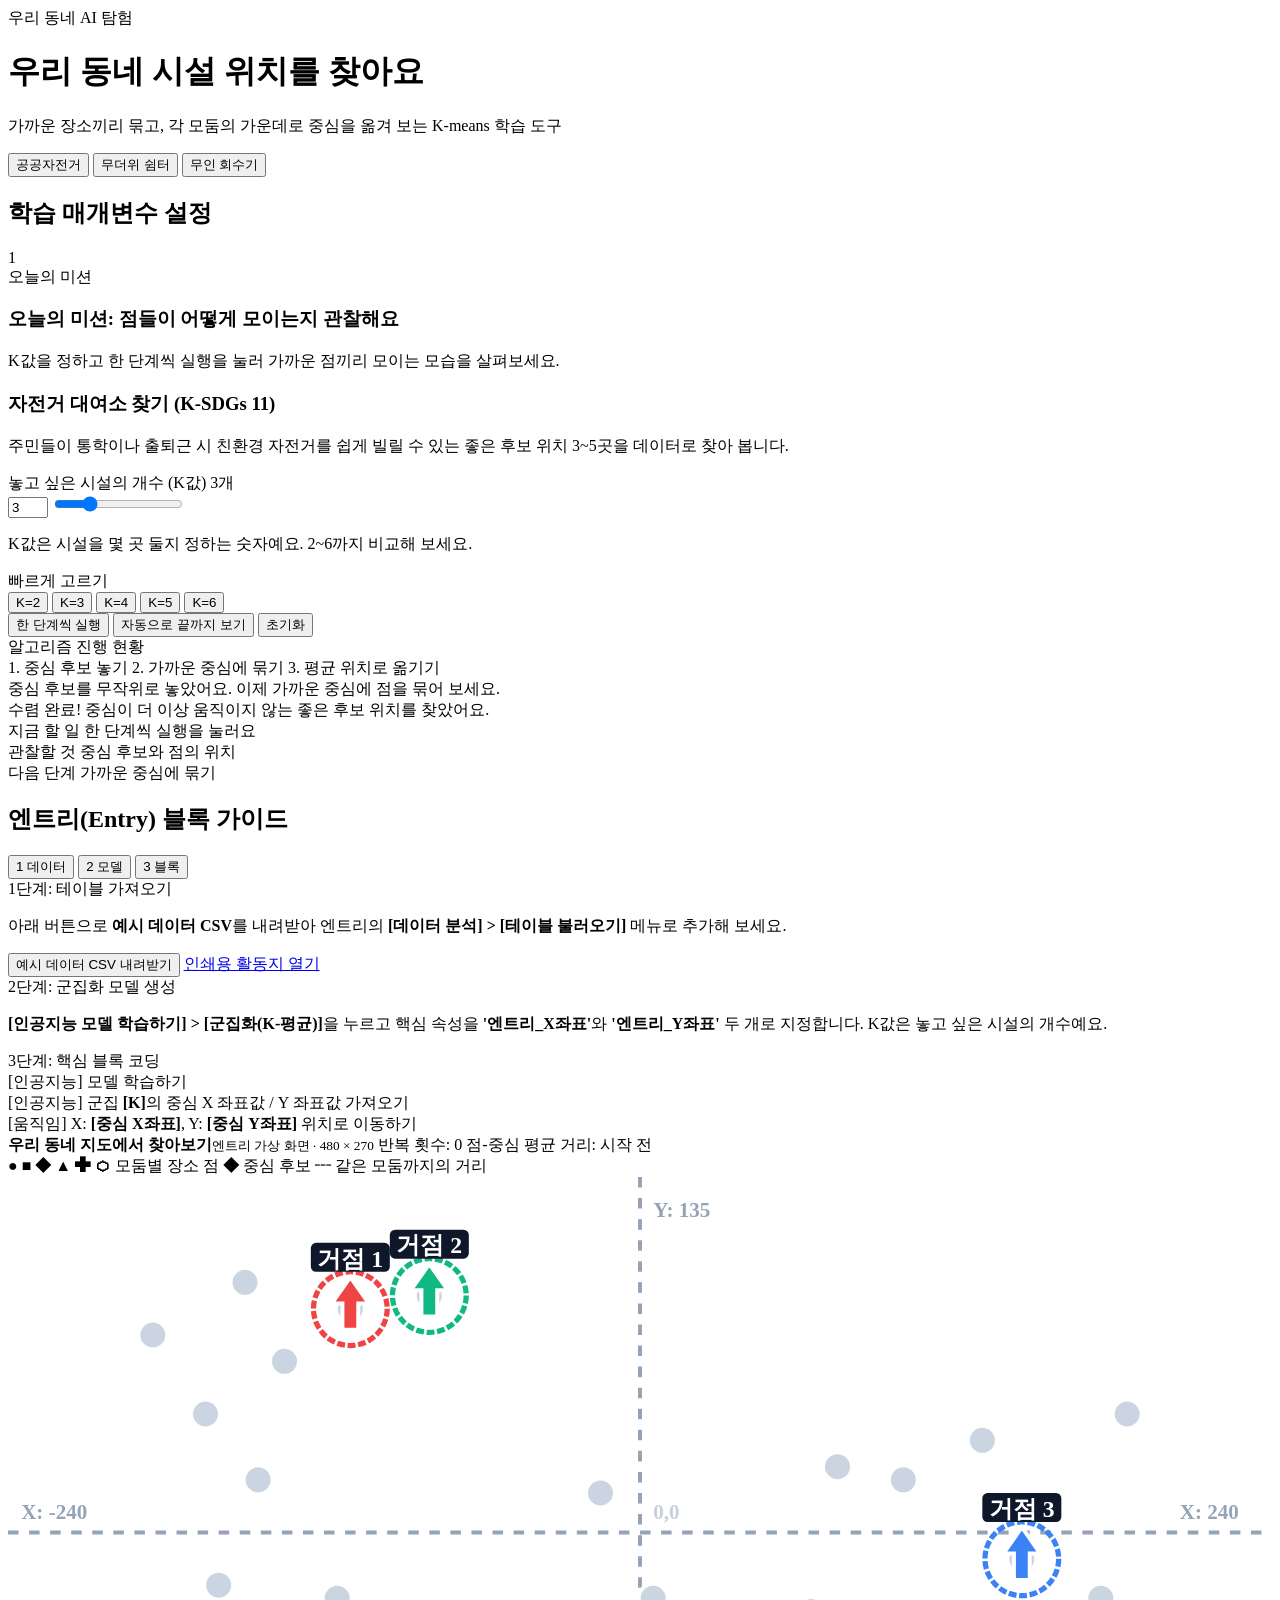
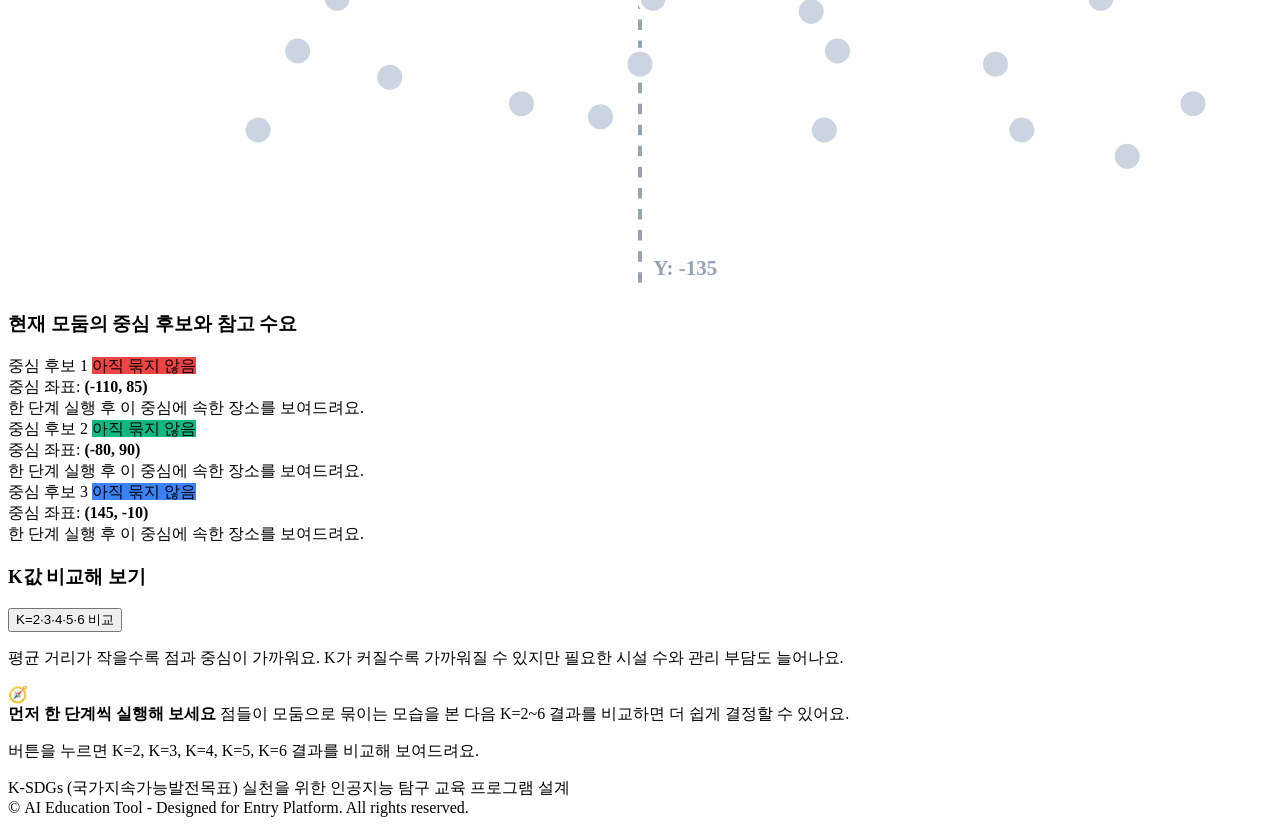
==== index.html @ 665199fe "Redesign elementary K-means learning interface" ====
<!DOCTYPE html>
<html lang="ko">
<head>
    <meta charset="UTF-8">
    <meta name="viewport" content="width=device-width, initial-scale=1.0">
    <title>K-Means 우리 동네 좋은 시설 위치 찾기 (엔트리 연계)</title>
    <!-- Local visual assets keep the lesson usable when network access is blocked. -->
    <link rel="stylesheet" href="assets/kmeans-simulator.css">
    <script src="assets/kmeans-icons.js" defer></script>
    <style>
        .grid-line {
            stroke: #e2e8f0;
            stroke-width: 1;
        }
        .axis-line {
            stroke: #94a3b8;
            stroke-width: 1.5;
            stroke-dasharray: 4;
        }
        .transition-all-custom {
            transition: all 0.6s cubic-bezier(0.4, 0, 0.2, 1);
        }
        button:focus-visible,
        input:focus-visible,
        [tabindex]:focus-visible {
            outline: 3px solid #f59e0b;
            outline-offset: 2px;
        }
    </style>
</head>
<body class="site-shell bg-slate-50 min-h-screen text-slate-800">

    <!-- Header -->
    <header class="site-header bg-white border-b border-slate-200 py-4 px-6 sticky top-0 z-10 shadow-sm">
        <div class="max-w-7xl mx-auto flex flex-col md:flex-row justify-between items-center gap-4">
            <div class="flex items-center gap-3">
                <div class="brand-mark bg-indigo-600 p-2 rounded-lg text-white" aria-hidden="true">
                    <i data-lucide="map-pin" class="w-6 h-6"></i>
                </div>
                <div>
                    <span class="eyebrow">우리 동네 AI 탐험</span>
                    <h1 class="text-xl font-bold text-slate-900">우리 동네 시설 위치를 찾아요</h1>
                    <p class="text-xs text-slate-500">가까운 장소끼리 묶고, 각 모둠의 가운데로 중심을 옮겨 보는 K-means 학습 도구</p>
                </div>
            </div>
            <!-- Theme Selector -->
            <div class="theme-selector flex bg-slate-100 p-1 rounded-xl border border-slate-200" role="group" aria-label="탐험 주제 선택">
                <button onclick="changeTheme('bike')" id="btn-theme-bike" aria-pressed="true" class="px-3 py-1.5 rounded-lg text-xs font-semibold flex items-center gap-1.5 transition-all bg-white text-indigo-700 shadow-sm">
                    <i data-lucide="bike" class="w-4 h-4"></i>공공자전거
                </button>
                <button onclick="changeTheme('shelter')" id="btn-theme-shelter" aria-pressed="false" class="px-3 py-1.5 rounded-lg text-xs font-semibold flex items-center gap-1.5 transition-all text-slate-600 hover:text-slate-900">
                    <i data-lucide="sun" class="w-4 h-4"></i>무더위 쉼터
                </button>
                <button onclick="changeTheme('recycle')" id="btn-theme-recycle" aria-pressed="false" class="px-3 py-1.5 rounded-lg text-xs font-semibold flex items-center gap-1.5 transition-all text-slate-600 hover:text-slate-900">
                    <i data-lucide="leaf" class="w-4 h-4"></i>무인 회수기
                </button>
            </div>
        </div>
    </header>

    <main class="page-frame learning-layout max-w-7xl mx-auto p-4 md:p-6 grid grid-cols-1 lg:grid-cols-12 gap-6">
        
        <!-- Left Side: Controls & Entry Guide -->
        <div class="control-panel lg:col-span-4 flex flex-col gap-6">
            
            <!-- Parameters Control Box -->
            <div class="panel-card bg-white rounded-2xl p-5 border border-slate-200 shadow-sm">
                <h2 class="text-base font-bold text-slate-900 mb-4 flex items-center gap-2 border-b pb-2">
                    <i data-lucide="sliders" class="w-4 h-4 text-indigo-600"></i>
                    학습 매개변수 설정
                </h2>

                <div id="learning-mission" class="mission-hero learning-mission" aria-describedby="learning-mission-copy">
                    <span class="learning-mission-badge" aria-hidden="true">1</span>
                    <div>
                        <span class="mission-kicker">오늘의 미션</span>
                        <h3>오늘의 미션: 점들이 어떻게 모이는지 관찰해요</h3>
                        <p id="learning-mission-copy">K값을 정하고 <strong>한 단계씩 실행</strong>을 눌러 가까운 점끼리 모이는 모습을 살펴보세요.</p>
                    </div>
                </div>
                
                <!-- Theme Description Card -->
                <div id="theme-desc" class="p-3 bg-indigo-50 rounded-xl mb-4 border border-indigo-100">
                    <h3 class="text-sm font-bold text-indigo-900 flex items-center gap-1.5">
                        <i data-lucide="bike" class="w-4 h-4"></i> 자전거 대여소 찾기 (K-SDGs 11)
                    </h3>
                    <p class="text-xs text-indigo-700 mt-1 leading-relaxed">
                        주민들이 통학이나 출퇴근 시 친환경 자전거를 쉽게 빌릴 수 있는 좋은 후보 위치 3~5곳을 데이터로 찾아 봅니다.
                    </p>
                </div>

                <!-- K-Value Controller -->
                <div class="k-control mb-5">
                    <label for="input-k" class="block text-xs font-bold text-slate-700 mb-2 flex justify-between">
                        <span>놓고 싶은 시설의 개수 (K값)</span>
                        <span id="k-value-display" class="text-indigo-600 font-extrabold text-sm">3개</span>
                    </label>
                    <div class="flex items-center gap-3">
                        <input type="number" id="input-k" min="2" max="6" value="3" aria-label="놓고 싶은 시설의 개수" onchange="updateK(this.value)" class="w-16 px-2 py-1.5 text-center font-bold text-slate-800 bg-slate-50 border border-slate-300 rounded-lg focus:outline-none focus:ring-2 focus:ring-indigo-500">
                        <input type="range" id="slider-k" min="2" max="6" value="3" aria-label="K값 슬라이더" aria-valuemin="2" aria-valuemax="6" aria-valuenow="3" oninput="updateK(this.value)" class="flex-1 accent-indigo-600 h-2 bg-slate-200 rounded-lg appearance-none cursor-pointer">
                    </div>
                    <p class="text-xs text-slate-500 mt-1.5">K값은 시설을 몇 곳 둘지 정하는 숫자예요. 2~6까지 비교해 보세요.</p>
                    <div class="k-choice-row" role="group" aria-label="K값 빠른 선택">
                        <span class="k-choice-label">빠르게 고르기</span>
                        <div class="k-choice-list">
                            <button type="button" class="k-choice" data-k-choice-control="2" onclick="updateK(2)">K=2</button>
                            <button type="button" class="k-choice" data-k-choice-control="3" onclick="updateK(3)">K=3</button>
                            <button type="button" class="k-choice" data-k-choice-control="4" onclick="updateK(4)">K=4</button>
                            <button type="button" class="k-choice" data-k-choice-control="5" onclick="updateK(5)">K=5</button>
                            <button type="button" class="k-choice" data-k-choice-control="6" onclick="updateK(6)">K=6</button>
                        </div>
                    </div>
                </div>

                <!-- Simulation Buttons -->
                <div class="grid grid-cols-2 gap-2">
                    <button onclick="stepSimulation()" class="primary-action col-span-2 py-2.5 px-4 bg-indigo-600 hover:bg-indigo-700 text-white rounded-xl text-sm font-bold transition flex items-center justify-center gap-1.5 shadow-md">
                        <i data-lucide="skip-forward" class="w-4 h-4"></i> 한 단계씩 실행
                    </button>
                    <button onclick="startSimulation()" class="py-2 px-3 bg-slate-100 hover:bg-slate-200 text-slate-700 rounded-xl text-xs font-bold transition flex items-center justify-center gap-1.5 border border-slate-200">
                        <i data-lucide="play" class="w-3.5 h-3.5"></i> 자동으로 끝까지 보기
                    </button>
                    <button onclick="resetSimulation()" class="py-2 px-3 bg-slate-100 hover:bg-slate-200 text-slate-700 rounded-xl text-xs font-bold transition flex items-center justify-center gap-1.5 border border-slate-200">
                        <i data-lucide="rotate-ccw" class="w-3.5 h-3.5"></i> 초기화
                    </button>
                </div>

                <!-- Status Progress Timeline -->
                <div class="mt-4 pt-3 border-t border-slate-100">
                    <span class="text-xs font-bold text-slate-500 block uppercase mb-2">알고리즘 진행 현황</span>
                    <div class="flex items-center justify-between text-xs gap-1 text-center">
                        <span id="step-1" class="flex-1 py-1 px-1 bg-slate-100 text-slate-500 rounded font-medium transition-all text-xs">1. 중심 후보 놓기</span>
                        <span id="step-2" class="flex-1 py-1 px-1 bg-slate-100 text-slate-500 rounded font-medium transition-all text-xs">2. 가까운 중심에 묶기</span>
                        <span id="step-3" class="flex-1 py-1 px-1 bg-slate-100 text-slate-500 rounded font-medium transition-all text-xs">3. 평균 위치로 옮기기</span>
                    </div>
                    <div id="step-message" class="status-message mt-3 rounded-xl bg-indigo-50 border border-indigo-100 px-3 py-2 text-xs leading-relaxed text-indigo-900" aria-live="polite">
                        먼저 K값을 정하고, [한 단계씩 실행]을 눌러 중심 후보를 확인해 보세요.
                    </div>
                    <div id="simulation-complete" class="hidden mt-2 rounded-xl bg-emerald-50 border border-emerald-200 px-3 py-2 text-xs leading-relaxed text-emerald-900" aria-live="polite" role="status">
                        수렴 완료! 중심이 더 이상 움직이지 않는 좋은 후보 위치를 찾았어요.
                    </div>
                </div>

                <div id="stage-summary" class="stage-summary" aria-live="polite">
                    <div class="stage-summary-card">
                        <span class="stage-summary-label">지금 할 일</span>
                        <span id="stage-summary-action" class="stage-summary-value">중심 후보를 확인해요</span>
                    </div>
                    <div class="stage-summary-card">
                        <span class="stage-summary-label">관찰할 것</span>
                        <span id="stage-summary-observe" class="stage-summary-value">점과 중심의 거리</span>
                    </div>
                    <div class="stage-summary-card">
                        <span class="stage-summary-label">다음 단계</span>
                        <span id="stage-summary-next" class="stage-summary-value">가까운 중심에 묶기</span>
                    </div>
                </div>

                <div id="average-explanation" class="hidden w-full mt-3 rounded-xl border border-amber-200 bg-amber-50 px-4 py-3 text-xs leading-relaxed text-amber-950" aria-live="polite"></div>
            </div>

            <!-- Entry Block Tutorial Sheet -->
            <div class="panel-card entry-guide-card bg-white rounded-2xl p-5 border border-slate-200 shadow-sm flex-1">
                <h2 class="text-base font-bold text-slate-900 mb-3 flex items-center gap-2 border-b pb-2">
                    <i data-lucide="code-2" class="w-4 h-4 text-indigo-600"></i>
                    엔트리(Entry) 블록 가이드
                </h2>
                
                <div class="flex gap-1 mb-3" role="tablist" aria-label="엔트리 가이드 단계">
                    <button type="button" class="guide-tab rounded-lg border border-rose-200 bg-rose-50 px-2 py-1 text-[10px] font-bold text-rose-700" data-guide-toggle="1" aria-expanded="true" aria-controls="guide-step-1" onclick="toggleGuideSection(this)">1 데이터</button>
                    <button type="button" class="guide-tab rounded-lg border border-amber-200 bg-amber-50 px-2 py-1 text-[10px] font-bold text-amber-700" data-guide-toggle="2" aria-expanded="false" aria-controls="guide-step-2" onclick="toggleGuideSection(this)">2 모델</button>
                    <button type="button" class="guide-tab rounded-lg border border-blue-200 bg-blue-50 px-2 py-1 text-[10px] font-bold text-blue-700" data-guide-toggle="3" aria-expanded="false" aria-controls="guide-step-3" onclick="toggleGuideSection(this)">3 블록</button>
                </div>
                <div id="guide-sections" class="space-y-3 max-h-[300px] overflow-y-auto pr-1">
                    <div class="p-3 bg-slate-50 border border-slate-200 rounded-xl">
                        <span class="inline-block px-2 py-0.5 bg-rose-100 text-rose-700 text-[10px] font-bold rounded-md mb-1">1단계: 테이블 가져오기</span>
                        <p class="text-xs text-slate-600 leading-normal">
                            아래 버튼으로 <strong>예시 데이터 CSV</strong>를 내려받아 엔트리의 <b>[데이터 분석] &gt; [테이블 불러오기]</b> 메뉴로 추가해 보세요.
                        </p>
                        <button onclick="downloadEntryData()" class="mt-2 w-full py-2 px-3 bg-rose-600 hover:bg-rose-700 text-white rounded-lg text-xs font-bold transition">예시 데이터 CSV 내려받기</button>
                        <a href="K-평균-수업-활동지.html" target="_blank" class="mt-2 block w-full py-2 px-3 bg-white hover:bg-rose-50 text-rose-700 border border-rose-200 rounded-lg text-xs font-bold text-center transition">인쇄용 활동지 열기</a>
                    </div>

                    <div class="p-3 bg-slate-50 border border-slate-200 rounded-xl">
                        <span class="inline-block px-2 py-0.5 bg-amber-100 text-amber-700 text-[10px] font-bold rounded-md mb-1">2단계: 군집화 모델 생성</span>
                        <p class="text-xs text-slate-600 leading-normal">
                            <b>[인공지능 모델 학습하기] &gt; [군집화(K-평균)]</b>을 누르고 핵심 속성을 <b>'엔트리_X좌표'</b>와 <b>'엔트리_Y좌표'</b> 두 개로 지정합니다. K값은 놓고 싶은 시설의 개수예요.
                        </p>
                    </div>

                    <div class="p-3 bg-slate-50 border border-slate-200 rounded-xl">
                        <span class="inline-block px-2 py-0.5 bg-blue-100 text-blue-700 text-[10px] font-bold rounded-md mb-1">3단계: 핵심 블록 코딩</span>
                        <div class="mt-1.5 space-y-1">
                            <div class="text-[10px] bg-blue-50 border border-blue-200 p-1.5 rounded font-mono text-slate-700">
                                [인공지능] 모델 학습하기
                            </div>
                            <div class="text-[10px] bg-blue-50 border border-blue-200 p-1.5 rounded font-mono text-slate-700">
                                [인공지능] 군집 <b>[K]</b>의 중심 X 좌표값 / Y 좌표값 가져오기
                            </div>
                            <div class="text-[10px] bg-purple-50 border border-purple-200 p-1.5 rounded font-mono text-slate-700">
                                [움직임] X: <b>[중심 X좌표]</b>, Y: <b>[중심 Y좌표]</b> 위치로 이동하기
                            </div>
                        </div>
                    </div>
                </div>
            </div>

        </div>

        <!-- Right Side: Interactive Entry Stage Visualizer -->
        <div class="visual-panel lg:col-span-8 flex flex-col gap-4">
            
            <!-- The Entry Stage Canvas -->
            <div class="panel-card map-card bg-white rounded-2xl p-4 border border-slate-200 shadow-sm flex flex-col items-center">
                <div class="w-full flex flex-wrap justify-between items-center gap-2 mb-2 px-1 text-xs">
                    <span class="font-bold text-slate-600 flex items-center gap-1">
                        <i data-lucide="eye" class="w-4 h-4 text-emerald-500"></i>
                        <span><strong>우리 동네 지도에서 찾아보기</strong><small>엔트리 가상 화면 · 480 × 270</small></span>
                    </span>
                    <span id="it-count" class="text-slate-500 text-xs" aria-live="polite">반복 횟수: 0</span>
                    <span id="distance-stat" class="text-slate-500 text-xs" aria-live="polite">점-중심 평균 거리: 시작 전</span>
                </div>
                <div class="w-full flex flex-wrap gap-x-3 gap-y-1 mb-2 px-1 text-xs text-slate-600" aria-label="화면 범례">
                    <span><b class="text-slate-700">● ■ ◆ ▲ ✚ ⬡</b> 모둠별 장소 점</span>
                    <span><b class="text-indigo-600">◆</b> 중심 후보</span>
                    <span><b class="text-slate-700">┄</b> 같은 모둠까지의 거리</span>
                </div>

                <!-- Simulation Canvas (Coordinate Area) -->
                <div class="exploration-canvas relative w-full overflow-hidden bg-slate-900 border border-slate-800 rounded-xl shadow-inner aspect-[16/9]">
                    
                    <!-- Simulated Map Overlay Concept (Abstract Stylized Vector Grid) -->
                    <div class="absolute inset-0 opacity-20 pointer-events-none select-none">
                        <!-- Simulated street blocks -->
                        <div class="absolute top-4 left-6 w-32 h-16 border border-white/50 rounded bg-white/5"></div>
                        <div class="absolute top-28 left-4 w-24 h-24 border border-white/50 rounded bg-white/5"></div>
                        <div class="absolute bottom-6 left-12 w-48 h-12 border border-white/50 rounded bg-white/5"></div>
                        <div class="absolute top-8 right-16 w-36 h-28 border border-white/50 rounded bg-white/5"></div>
                        <div class="absolute bottom-8 right-20 w-44 h-16 border border-white/50 rounded bg-white/5"></div>
                    </div>

                    <!-- SVG Renderer for Axis and Points -->
                    <svg id="entry-svg" viewBox="0 0 480 270" class="w-full h-full" role="img" aria-labelledby="entry-svg-title entry-svg-desc">
                        <title id="entry-svg-title">장소 점과 시설 중심 후보를 보여 주는 좌표 화면</title>
                        <desc id="entry-svg-desc">회색 또는 색깔 점은 장소이고, 핀 모양 표시는 각 모둠의 중심 후보입니다. 선은 장소와 중심 사이를 연결합니다.</desc>
                        <!-- Coordinate Grids -->
                        <line x1="240" y1="0" x2="240" y2="270" class="axis-line" />
                        <line x1="0" y1="135" x2="480" y2="135" class="axis-line" />
                        
                        <!-- Grid labels -->
                        <text x="245" y="15" fill="#94a3b8" font-size="8" font-weight="bold">Y: 135</text>
                        <text x="245" y="265" fill="#94a3b8" font-size="8" font-weight="bold">Y: -135</text>
                        <text x="5" y="130" fill="#94a3b8" font-size="8" font-weight="bold">X: -240</text>
                        <text x="445" y="130" fill="#94a3b8" font-size="8" font-weight="bold">X: 240</text>
                        <text x="245" y="130" fill="#94a3b8" font-size="8" font-weight="bold" opacity="0.5">0,0</text>

                        <!-- Dynamic elements will be injected here via JS -->
                        <g id="line-group"></g>
                        <g id="data-points-group"></g>
                        <g id="centroids-group"></g>
                    </svg>
                    
                    <!-- Tooltip Box inside canvas -->
                    <div id="tooltip" class="absolute hidden bg-slate-950/95 border border-slate-700/50 p-2.5 rounded-lg text-[10px] text-white shadow-xl pointer-events-none"></div>
                </div>
            </div>

            <!-- Live Clusters Statistics -->
            <div class="panel-card result-card bg-white rounded-2xl p-5 border border-slate-200 shadow-sm">
                <h3 class="text-sm font-bold text-slate-900 mb-3 flex items-center gap-1.5">
                    <i data-lucide="bar-chart-3" class="w-4 h-4 text-indigo-600"></i>
                    현재 모둠의 중심 후보와 참고 수요
                </h3>
                <div class="grid grid-cols-1 sm:grid-cols-3 lg:grid-cols-4 gap-3" id="centroids-stats">
                    <!-- Dynamic rendering of selected cluster centers -->
                    <div class="text-center p-3 border border-slate-100 rounded-xl bg-slate-50">
                        <p class="text-xs text-slate-400">아직 점을 모둠으로 묶지 않았어요.</p>
                    </div>
                </div>
            </div>

            <!-- K comparison panel -->
            <div id="comparison-panel" class="panel-card comparison-card bg-white rounded-2xl p-5 border border-slate-200 shadow-sm">
                <div class="flex flex-wrap items-center justify-between gap-2 mb-2">
                    <h3 class="text-sm font-bold text-slate-900 flex items-center gap-1.5">
                        <i data-lucide="scale" class="w-4 h-4 text-indigo-600"></i>
                        K값 비교해 보기
                    </h3>
                    <button onclick="runKComparison()" class="py-2 px-3 bg-indigo-50 hover:bg-indigo-100 text-indigo-700 rounded-lg text-xs font-bold border border-indigo-100 transition">K=2·3·4·5·6 비교</button>
                </div>
                <p class="text-xs text-slate-600 leading-relaxed">
                    평균 거리가 작을수록 점과 중심이 가까워요. K가 커질수록 가까워질 수 있지만 필요한 시설 수와 관리 부담도 늘어나요.
                </p>
                <div id="comparison-empty-state" class="comparison-empty-state mt-3" aria-live="polite">
                    <span class="empty-state-icon" aria-hidden="true">🧭</span>
                    <div>
                        <strong>먼저 한 단계씩 실행해 보세요</strong>
                        <span>점들이 모둠으로 묶이는 모습을 본 다음 K=2~6 결과를 비교하면 더 쉽게 결정할 수 있어요.</span>
                    </div>
                </div>
                <div id="comparison-results" class="mt-3" aria-live="polite">
                    <p class="text-xs text-slate-400 text-center py-3">버튼을 누르면 K=2, K=3, K=4, K=5, K=6 결과를 비교해 보여드려요.</p>
                </div>
            </div>

        </div>

    </main>

    <!-- Footer -->
    <footer class="site-footer bg-white border-t border-slate-200 py-6 mt-12">
        <div class="max-w-7xl mx-auto px-6 text-center text-xs text-slate-400 leading-loose">
            K-SDGs (국가지속가능발전목표) 실천을 위한 인공지능 탐구 교육 프로그램 설계<br>
            © AI Education Tool - Designed for Entry Platform. All rights reserved.
        </div>
    </footer>

    <script>
        // Set coordinate transform helper from Entry coordinate system to Canvas system
        // Entry: (-240 ~ 240) -> SVG: (0 ~ 480)
        // Entry: (-135 ~ 135) -> SVG: (270 ~ 0) (Note: Y axis in entry is up-positive, SVG is down-positive)
        function toSvgX(entryX) {
            return entryX + 240;
        }
        function toSvgY(entryY) {
            return 135 - entryY;
        }

        // Color theme mapping
        const colors = [
            '#ef4444', // Red
            '#10b981', // Emerald
            '#3b82f6', // Blue
            '#f59e0b', // Amber
            '#8b5cf6', // Violet
            '#ec4899'  // Pink
        ];

        // Core 30 points representing the map features
        const mapData = [
            // Cluster 1 (Top-Left)
            { id: 1, name: "더바른한의원 앞 사거리", x: -150, y: 95, value: 120, label: "대여수요" },
            { id: 2, name: "한돈보쌈 건너편 인도", x: -185, y: 75, value: 95, label: "대여수요" },
            { id: 3, name: "정암하이츠빌 A동 정문", x: -110, y: 85, value: 45, label: "대여수요" },
            { id: 4, name: "새말로8길 골목 교차점", x: -165, y: 45, value: 50, label: "대여수요" },
            { id: 5, name: "새말로 버스정류장 주변", x: -135, y: 65, value: 110, label: "대여수요" },
            { id: 6, name: "대흥아트빌 앞 공터", x: -80, y: 90, value: 35, label: "대여수요" },
            { id: 7, name: "새말로8길 상가 진입로", x: -145, y: 20, value: 80, label: "대여수요" },
            
            // Cluster 2 (Bottom-Left)
            { id: 8, name: "동심아트빌 정문 옆", x: -160, y: -20, value: 60, label: "대여수요" },
            { id: 9, name: "보성팰리스 16차 주차장", x: -130, y: -45, value: 75, label: "대여수요" },
            { id: 10, name: "보성팰리스 18차 정류장", x: -145, y: -75, value: 85, label: "대여수요" },
            { id: 11, name: "영림아트빌 A동 관리소 앞", x: -95, y: -55, value: 140, label: "대여수요" },
            { id: 12, name: "구로중앙로3가길 빌라촌 1", x: -115, y: -25, value: 40, label: "대여수요" },
            { id: 13, name: "나레스톤빌 앞 골목길", x: -45, y: -65, value: 50, label: "대여수요" },
            { id: 14, name: "멘토 학원가 앞 통학로", x: -15, y: -70, value: 165, label: "대여수요" },
            
            // Cluster 3 (Center-Bottom)
            { id: 15, name: "흥원식품 앞 사거리 (중심)", x: 5, y: -25, value: 210, label: "대여수요" },
            { id: 16, name: "현대카우스빌 앞 인도", x: 0, y: -50, value: 115, label: "대여수요" },
            { id: 17, name: "동양합기도 앞 교차로", x: 65, y: -30, value: 130, label: "대여수요" },
            { id: 18, name: "태영빌딩 앞 횡단보도", x: 75, y: -45, value: 145, label: "대여수요" },
            { id: 19, name: "홍운중국식품 앞 삼거리", x: 70, y: -75, value: 95, label: "대여수요" },
            { id: 20, name: "구로중앙로3가나길 상가 앞", x: -15, y: 15, value: 70, label: "대여수요" },
            
            // Cluster 4 (Right / Top-Right)
            { id: 21, name: "강물어린이집 정문 앞", x: 75, y: 25, value: 105, label: "대여수요" },
            { id: 22, name: "해피하우스 앞 골목길", x: 100, y: 20, value: 85, label: "대여수요" },
            { id: 23, name: "골드빌 아파트 정문", x: 130, y: 35, value: 65, label: "대여수요" },
            { id: 24, name: "구로반석교회 진입로", x: 185, y: 45, value: 40, label: "대여수요" },
            { id: 25, name: "한솔유통 앞 교차로", x: 145, y: -10, value: 110, label: "대여수요" },
            { id: 26, name: "정다운식당 앞 도로", x: 175, y: -25, value: 75, label: "대여수요" },
            { id: 27, name: "수정식당 부근 골목길", x: 135, y: -50, value: 50, label: "대여수요" },
            { id: 28, name: "어반하우스 앞 횡단보도", x: 145, y: -75, value: 125, label: "대여수요" },
            { id: 29, name: "푸른나래빌 정문 옆", x: 185, y: -85, value: 55, label: "대여수요" },
            { id: 30, name: "오코르지일 GR2 부근", x: 210, y: -65, value: 40, label: "대여수요" }
        ];

        function clampCoordinate(value, min, max) {
            return Math.max(min, Math.min(max, Math.round(value)));
        }

        // Each learning theme uses a different classroom example distribution.
        const themeData = {
            bike: mapData,
            shelter: mapData.map(p => ({
                ...p,
                x: clampCoordinate(p.x * 0.78 + 28, -220, 220),
                y: clampCoordinate(p.y * 0.92 - 18, -120, 120)
            })),
            recycle: mapData.map(p => ({
                ...p,
                x: clampCoordinate(p.x * 0.90 - 22, -220, 220),
                y: clampCoordinate(p.y * 0.64 + 24, -120, 120)
            }))
        };

        // Setup theme detail data
        const themeDetails = {
            bike: {
                title: "자전거 대여소 찾기 (K-SDGs 11)",
                desc: "주민들이 통학이나 출퇴근 시 친환경 자전거를 쉽게 빌릴 수 있는 좋은 후보 위치 3~5곳을 데이터로 찾아 봅니다.",
                label: "예상 대여건수",
                unit: "건",
                icon: "bike"
            },
            shelter: {
                title: "무더위 쉼터 설치 위치 찾기 (K-SDGs 3 / 13)",
                desc: "폭염 시 어린이, 노약자 및 길을 걷던 보행자들이 쉬어갈 수 있는 교차로 중심 쉼터/그늘막 명당을 선정합니다.",
                label: "일일 유동인구",
                unit: "명",
                icon: "sun"
            },
            recycle: {
                title: "투명 페트병 무인 회수기 설치 (K-SDGs 12)",
                desc: "주거 단지와 상가 근처에서 쓰레기가 많이 발생하는 핵심 위치를 거점으로 묶어 주민 이동 거리를 최소화하는 자원 거점을 찾습니다.",
                label: "페트병 배출량",
                unit: "개",
                icon: "leaf"
            }
        };

        let currentTheme = 'bike';
        let kValue = 3;
        let centroids = [];
        let iteration = 0;
        let points = JSON.parse(JSON.stringify(themeData.bike)); // clone array
        let animationInterval = null;
        let currentStep = 0; // 0: initial centers, 1: assigned, 2: moved
        let isConverged = false;
        let selectedKChoice = null;
        const clusterShapes = ['circle', 'square', 'diamond', 'triangle', 'cross', 'hexagon'];

        // Initialize App
        function init() {
            if (window.lucide && typeof lucide.createIcons === 'function') {
                lucide.createIcons();
            }
            initializeGuideSections();
            updateK(3);
            resetSimulation();
        }

        function changeTheme(themeKey) {
            currentTheme = themeKey;
            
            // UI Button styling update
            ['bike', 'shelter', 'recycle'].forEach(k => {
                const btn = document.getElementById(`btn-theme-${k}`);
                btn.setAttribute('aria-pressed', k === themeKey ? 'true' : 'false');
                if (k === themeKey) {
                    btn.className = "theme-choice px-3 py-1.5 rounded-lg text-xs font-semibold flex items-center gap-1.5 transition-all bg-white text-indigo-700 shadow-sm";
                } else {
                    btn.className = "theme-choice px-3 py-1.5 rounded-lg text-xs font-semibold flex items-center gap-1.5 transition-all text-slate-600 hover:text-slate-900";
                }
            });

            // Update Theme info box
            const details = themeDetails[themeKey];
            const themeDesc = document.getElementById('theme-desc');
            
            let iconMarkup = `<i data-lucide="${details.icon}" class="w-4 h-4"></i>`;
            themeDesc.innerHTML = `
                <h3 class="text-sm font-bold text-indigo-900 flex items-center gap-1.5">
                    ${iconMarkup} ${details.title}
                </h3>
                <p class="text-xs text-indigo-700 mt-1 leading-relaxed">
                    ${details.desc}
                </p>
            `;
            if (window.lucide && typeof lucide.createIcons === 'function') {
                lucide.createIcons();
            }

            // Transform data point value scales based on theme
            points = JSON.parse(JSON.stringify(themeData[themeKey])).map(p => {
                if (themeKey === 'bike') {
                    p.label = "예상 대여건수";
                    p.value = p.value; // Keep original
                } else if (themeKey === 'shelter') {
                    p.label = "일일 유동인구";
                    p.value = Math.round(p.value * 4.2); // scale up for realistic population
                } else {
                    p.label = "페트병 배출량";
                    p.value = Math.round(p.value * 1.8);
                }
                return p;
            });

            resetSimulation();
        }

        function updateK(val) {
            val = Math.max(2, Math.min(6, parseInt(val) || 3));
            kValue = val;
            document.getElementById('input-k').value = val;
            document.getElementById('slider-k').value = val;
            document.getElementById('slider-k').setAttribute('aria-valuenow', val);
            document.getElementById('slider-k').setAttribute('aria-valuetext', `${val}개 시설`);
            document.getElementById('k-value-display').innerText = `${val}개`;
            document.querySelectorAll('[data-k-choice-control]').forEach(button => {
                const selected = Number(button.dataset.kChoiceControl) === val;
                button.classList.toggle('is-selected', selected);
                button.setAttribute('aria-pressed', selected ? 'true' : 'false');
            });
            resetSimulation();
        }

        function setStepMessage(message) {
            document.getElementById('step-message').innerText = message;
        }

        function setCompletionState(isComplete) {
            document.getElementById('simulation-complete').classList.toggle('hidden', !isComplete);
        }

        function updateLearningGuidance() {
            const action = document.getElementById('stage-summary-action');
            const observe = document.getElementById('stage-summary-observe');
            const next = document.getElementById('stage-summary-next');
            const mission = document.getElementById('learning-mission-copy');
            if (!action || !observe || !next || !mission) return;

            const guidance = isConverged
                ? {
                    action: '좋은 후보 위치를 확인해요',
                    observe: '중심이 더 움직이지 않아요',
                    next: 'K값을 바꾸어 비교하기',
                    mission: '수렴했어요! 이제 K=2~6 결과를 비교하고 우리 동네에 알맞은 K를 골라 보세요.'
                }
                : currentStep === 0
                    ? {
                        action: '한 단계씩 실행을 눌러요',
                        observe: '중심 후보와 점의 위치',
                        next: '가까운 중심에 묶기',
                        mission: 'K값을 정하고 한 단계씩 실행을 눌러 가까운 점끼리 모이는 모습을 살펴보세요.'
                    }
                    : currentStep === 1
                        ? {
                            action: '같은 색 점을 찾아요',
                            observe: '점과 중심 사이 거리',
                            next: '평균 위치로 옮기기',
                            mission: '같은 색 점들이 한 모둠이 되었어요. 어느 쪽에 점이 더 많이 모였는지 관찰해 보세요.'
                        }
                        : {
                            action: '중심이 옮겨진 곳을 봐요',
                            observe: '모둠별 평균 위치',
                            next: '다시 가까운 중심 찾기',
                            mission: '각 모둠의 가운데로 중심을 옮겼어요. 다시 실행하면 모둠이 더 잘 맞는지 확인할 수 있어요.'
                        };

            action.innerText = guidance.action;
            observe.innerText = guidance.observe;
            next.innerText = guidance.next;
            mission.innerText = guidance.mission;
        }

        function initializeGuideSections() {
            const sections = Array.from(document.querySelectorAll('#guide-sections > .p-3'));
            sections.forEach((section, index) => {
                section.id = `guide-step-${index + 1}`;
                section.classList.add('guide-section');
                section.classList.toggle('is-collapsed', index !== 0);
            });
        }

        function toggleGuideSection(button) {
            const targetId = button.getAttribute('aria-controls');
            const target = document.getElementById(targetId);
            if (!target) return;

            document.querySelectorAll('[data-guide-toggle]').forEach(tab => {
                tab.setAttribute('aria-expanded', String(tab === button));
            });
            document.querySelectorAll('#guide-sections > .guide-section').forEach(section => {
                section.classList.toggle('is-collapsed', section !== target);
            });
        }

        function downloadEntryData() {
            const details = themeDetails[currentTheme];
            const headers = ['이름', '엔트리_X좌표', '엔트리_Y좌표', details.label];
            const escapeCsv = value => `"${String(value).replace(/"/g, '""')}"`;
            const rows = points.map(p => [p.name, p.x, p.y, p.value]);
            const csv = `\uFEFF${[headers, ...rows].map(row => row.map(escapeCsv).join(',')).join('\n')}`;
            const blob = new Blob([csv], { type: 'text/csv;charset=utf-8;' });
            const url = URL.createObjectURL(blob);
            const link = document.createElement('a');
            link.href = url;
            link.download = `kmeans-${currentTheme}.csv`;
            document.body.appendChild(link);
            link.click();
            link.remove();
            URL.revokeObjectURL(url);
        }

        function calculateAverageDistance(pointSet, centroidSet) {
            const assignedPoints = pointSet.filter(p => p.cluster !== -1);
            if (assignedPoints.length === 0) return null;

            const totalDistance = assignedPoints.reduce((sum, p) => {
                const centroid = centroidSet.find(c => c.id === p.cluster);
                if (!centroid) return sum;
                return sum + Math.sqrt(Math.pow(p.x - centroid.x, 2) + Math.pow(p.y - centroid.y, 2));
            }, 0);

            return totalDistance / assignedPoints.length;
        }

        function updateDistanceStat() {
            const distance = calculateAverageDistance(points, centroids);
            const stat = document.getElementById('distance-stat');
            stat.innerText = distance === null
                ? '점-중심 평균 거리: 시작 전'
                : `점-중심 평균 거리: ${distance.toFixed(1)} (작을수록 가까워요)`;
        }

        function updateAverageExplanation() {
            const panel = document.getElementById('average-explanation');
            const hasAssignments = points.some(point => point.cluster !== -1);

            if (!hasAssignments) {
                panel.classList.add('hidden');
                panel.innerHTML = '';
                return;
            }

            const summaries = centroids.map((centroid, index) => {
                const clusterPoints = points.filter(point => point.cluster === centroid.id);
                if (clusterPoints.length === 0) {
                    return `<li><strong>모둠 ${index + 1}</strong>: 아직 묶인 장소가 없어요.</li>`;
                }
                const avgX = Math.round(clusterPoints.reduce((sum, point) => sum + point.x, 0) / clusterPoints.length);
                const avgY = Math.round(clusterPoints.reduce((sum, point) => sum + point.y, 0) / clusterPoints.length);
                return `<li><strong>모둠 ${index + 1}</strong>: ${clusterPoints.length}곳 → X 평균 ${avgX}, Y 평균 ${avgY}</li>`;
            }).join('');

            panel.classList.remove('hidden');
            panel.innerHTML = `
                <p class="font-bold">평균 위치는 이렇게 찾아요</p>
                <p class="mt-1">같은 모둠의 X좌표와 Y좌표를 각각 더한 뒤, 장소 수로 나눠요.</p>
                <ul class="mt-2 list-disc space-y-1 pl-5">${summaries}</ul>
            `;
        }

        // Initialize Centroids randomly matching a subset of existing data points
        function resetSimulation() {
            stopSimulationInterval();
            iteration = 0;
            currentStep = 0;
            isConverged = false;
            selectedKChoice = null;
            document.getElementById('it-count').innerText = `반복 횟수: 0`;
            setCompletionState(false);

            // Clear visual indicators
            setStepIndicator(1);
            setStepMessage('중심 후보를 무작위로 놓았어요. 이제 가까운 중심에 점을 묶어 보세요.');

            // Set random centroids
            centroids = [];
            const tempPoints = [...points];
            // Shuffle and pick k points
            for (let i = 0; i < kValue; i++) {
                const randIndex = Math.floor(Math.random() * tempPoints.length);
                const p = tempPoints.splice(randIndex, 1)[0];
                centroids.push({
                    id: i,
                    x: p.x,
                    y: p.y,
                    color: colors[i]
                });
            }

            // Assign closest centroid initially
            points.forEach(p => p.cluster = -1);

            render();
            updateCentroidStatsTable();
            updateDistanceStat();
            updateAverageExplanation();
            updateLearningGuidance();
            const comparisonResults = document.getElementById('comparison-results');
            const comparisonEmptyState = document.getElementById('comparison-empty-state');
            if (comparisonResults) {
                comparisonResults.innerHTML = '<p class="text-xs text-slate-400 text-center py-3">버튼을 누르면 K=2, K=3, K=4, K=5, K=6 결과를 비교해 보여드려요.</p>';
            }
            if (comparisonEmptyState) comparisonEmptyState.classList.remove('hidden');
        }

        // K-Means Step-by-Step Logic
        function stepSimulation() {
            if (isConverged) {
                setStepMessage('이미 수렴했어요. K값을 바꾸거나 초기화를 눌러 다시 시작해 보세요.');
                return;
            }

            if (currentStep === 0 || currentStep === 2) {
                // Step 2: Assign to nearest Centroid
                assignClusters();
                currentStep = 1;
                setStepIndicator(2);
                setStepMessage('가까운 중심에 점을 붙였어요. 같은 색 점들이 한 모둠이 됩니다.');
            } else if (currentStep === 1) {
                // Step 3: Move Centroids to Mean of elements
                const changed = updateCentroids();
                currentStep = 2;
                setStepIndicator(3);
                iteration++;
                document.getElementById('it-count').innerText = `반복 횟수: ${iteration}`;
                setStepMessage('각 모둠의 평균 위치로 중심을 옮겼어요. 다시 가까운 중심을 찾아볼까요?');
                
                if (!changed) {
                    stopSimulationInterval();
                    isConverged = true;
                    setStepIndicator(3);
                    setStepMessage('중심이 더 이상 움직이지 않아요. 이번 실행에서 찾은 좋은 후보 위치입니다.');
                    setCompletionState(true);
                }
            }
            render();
            updateCentroidStatsTable();
            updateDistanceStat();
            updateAverageExplanation();
            updateLearningGuidance();
        }

        function assignPointsToCentroids(pointSet, centroidSet) {
            pointSet.forEach(p => {
                let minDist = Infinity;
                let nearestCluster = -1;
                centroidSet.forEach(c => {
                    const d = Math.pow(p.x - c.x, 2) + Math.pow(p.y - c.y, 2);
                    if (d < minDist) {
                        minDist = d;
                        nearestCluster = c.id;
                    }
                });
                p.cluster = nearestCluster;
            });
        }

        function moveCentroidsToMean(pointSet, centroidSet) {
            let centroidMoved = false;
            for (let i = 0; i < centroidSet.length; i++) {
                const clusterPoints = pointSet.filter(p => p.cluster === i);
                if (clusterPoints.length > 0) {
                    const avgX = Math.round(clusterPoints.reduce((acc, p) => acc + p.x, 0) / clusterPoints.length);
                    const avgY = Math.round(clusterPoints.reduce((acc, p) => acc + p.y, 0) / clusterPoints.length);
                    
                    if (centroidSet[i].x !== avgX || centroidSet[i].y !== avgY) {
                        centroidSet[i].x = avgX;
                        centroidSet[i].y = avgY;
                        centroidMoved = true;
                    }
                }
            }
            return centroidMoved;
        }

        function assignClusters() {
            assignPointsToCentroids(points, centroids);
        }

        function updateCentroids() {
            return moveCentroidsToMean(points, centroids);
        }

        function createComparisonCentroids(k, pointSet) {
            const lastIndex = pointSet.length - 1;
            return Array.from({ length: k }, (_, index) => {
                const pointIndex = Math.round(index * lastIndex / (k - 1));
                const point = pointSet[pointIndex];
                return {
                    id: index,
                    x: point.x,
                    y: point.y,
                    color: colors[index]
                };
            });
        }

        function simulateKMeansForComparison(k) {
            const comparisonPoints = JSON.parse(JSON.stringify(points));
            const comparisonCentroids = createComparisonCentroids(k, comparisonPoints);
            let iterations = 0;
            let moved = true;

            while (moved && iterations < 30) {
                assignPointsToCentroids(comparisonPoints, comparisonCentroids);
                moved = moveCentroidsToMean(comparisonPoints, comparisonCentroids);
                iterations++;
            }

            assignPointsToCentroids(comparisonPoints, comparisonCentroids);
            return {
                k,
                iterations,
                averageDistance: calculateAverageDistance(comparisonPoints, comparisonCentroids)
            };
        }

        function runKComparison() {
            const results = [2, 3, 4, 5, 6].map(simulateKMeansForComparison);
            const resultsContainer = document.getElementById('comparison-results');
            const comparisonEmptyState = document.getElementById('comparison-empty-state');
            if (comparisonEmptyState) comparisonEmptyState.classList.add('hidden');
            resultsContainer.innerHTML = `
                <div class="overflow-x-auto">
                    <table class="w-full text-xs text-left">
                        <thead class="text-xs text-slate-500 uppercase border-b border-slate-100">
                            <tr>
                                <th class="py-2 pr-2">시설 수</th>
                                <th class="py-2 pr-2">반복 횟수</th>
                                <th class="py-2">점-중심 평균 거리</th>
                                <th class="py-2">관리 부담</th>
                            </tr>
                        </thead>
                        <tbody>
                            ${results.map(result => `
                                <tr class="border-b border-slate-50 last:border-0">
                                    <th class="py-2 pr-2 font-bold text-slate-700">K=${result.k} (${result.k}곳)</th>
                                    <td class="py-2 pr-2 text-slate-500">${result.iterations}회</td>
                                    <td class="py-2 font-bold text-indigo-600">${result.averageDistance.toFixed(1)}</td>
                                    <td class="py-2 text-slate-600">${result.k <= 3 ? '작음' : result.k <= 4 ? '보통' : '커짐'}</td>
                                </tr>
                            `).join('')}
                        </tbody>
                    </table>
                </div>
                <div class="mt-4 rounded-xl bg-indigo-50 p-3">
                    <p class="text-xs font-bold text-indigo-950">내가 고른 K는?</p>
                    <div class="mt-2 flex flex-wrap gap-2" role="radiogroup" aria-label="내가 고른 K값">
                        ${results.map(result => `<button type="button" data-k-choice="${result.k}" onclick="selectKChoice(${result.k})" class="rounded-lg border border-indigo-200 bg-white px-3 py-2 text-xs font-bold text-indigo-700 hover:bg-indigo-100" role="radio" aria-checked="${selectedKChoice === result.k ? 'true' : 'false'}">K=${result.k}</button>`).join('')}
                    </div>
                    <label for="k-choice-reason" class="mt-3 block text-xs font-bold text-indigo-950">고른 이유</label>
                    <input id="k-choice-reason" type="text" maxlength="80" class="mt-1 w-full rounded-lg border border-indigo-200 bg-white px-3 py-2 text-sm text-slate-800" placeholder="예: 거리는 가깝고 시설 수가 너무 많지 않아요." aria-describedby="selected-k-choice">
                    <p id="selected-k-choice" class="mt-2 text-xs text-indigo-800" aria-live="polite">K를 하나 골라 보고 이유를 적어 보세요.</p>
                </div>
                <p class="mt-3 text-xs leading-relaxed text-slate-500">K가 커질수록 평균 거리가 작아질 수 있지만, 필요한 시설 수와 관리 부담도 늘어나요. 어떤 K가 우리 동네에 알맞을까요?</p>
            `;

            if (selectedKChoice !== null) {
                selectKChoice(selectedKChoice);
            }
        }

        function selectKChoice(k) {
            selectedKChoice = k;
            document.querySelectorAll('[data-k-choice]').forEach(button => {
                const isSelected = Number(button.dataset.kChoice) === k;
                button.setAttribute('aria-checked', String(isSelected));
                button.className = isSelected
                    ? 'rounded-lg border border-indigo-700 bg-indigo-600 px-3 py-2 text-xs font-bold text-white'
                    : 'rounded-lg border border-indigo-200 bg-white px-3 py-2 text-xs font-bold text-indigo-700 hover:bg-indigo-100';
            });
            const message = document.getElementById('selected-k-choice');
            if (message) {
                message.innerText = `K=${k}를 골랐어요. 거리와 시설 수, 관리 부담을 함께 생각해 보세요.`;
            }
        }

        function startSimulation() {
            if (isConverged) {
                setStepMessage('이미 분석을 마쳤어요. 초기화를 누르면 새로운 시작 위치로 다시 해 볼 수 있어요.');
                return;
            }
            stopSimulationInterval();
            animationInterval = setInterval(() => {
                stepSimulation();
            }, 1000);
        }

        function stopSimulationInterval() {
            if (animationInterval) {
                clearInterval(animationInterval);
                animationInterval = null;
            }
        }

        // Highlighting Step indicators
        function setStepIndicator(stepNum) {
            const steps = [
                document.getElementById('step-1'),
                document.getElementById('step-2'),
                document.getElementById('step-3')
            ];
            
            steps.forEach((el, idx) => {
                if (idx + 1 === stepNum) {
                    el.className = "flex-1 py-1 px-1 bg-indigo-600 text-white rounded font-bold transition-all text-xs shadow-sm";
                } else {
                    el.className = "flex-1 py-1 px-1 bg-slate-100 text-slate-500 rounded font-medium transition-all text-xs";
                }
            });
        }

        function createClusterMarker(point, fillColor) {
            let marker = document.createElementNS('http://www.w3.org/2000/svg', 'circle');
            const x = toSvgX(point.x);
            const y = toSvgY(point.y);
            const shape = point.cluster === -1 ? 'circle' : clusterShapes[point.cluster % clusterShapes.length];

            if (shape === 'square') {
                marker = document.createElementNS('http://www.w3.org/2000/svg', 'rect');
                marker.setAttribute('x', x - 5.5);
                marker.setAttribute('y', y - 5.5);
                marker.setAttribute('width', '11');
                marker.setAttribute('height', '11');
                marker.setAttribute('rx', '1.5');
            } else if (shape === 'diamond') {
                marker = document.createElementNS('http://www.w3.org/2000/svg', 'polygon');
                marker.setAttribute('points', `${x},${y - 7} ${x + 7},${y} ${x},${y + 7} ${x - 7},${y}`);
            } else if (shape === 'triangle') {
                marker = document.createElementNS('http://www.w3.org/2000/svg', 'polygon');
                marker.setAttribute('points', `${x},${y - 7} ${x + 7},${y + 6} ${x - 7},${y + 6}`);
            } else if (shape === 'cross') {
                marker = document.createElementNS('http://www.w3.org/2000/svg', 'path');
                marker.setAttribute('d', `M ${x - 7} ${y - 2} H ${x - 2} V ${y - 7} H ${x + 2} V ${y - 2} H ${x + 7} V ${y + 2} H ${x + 2} V ${y + 7} H ${x - 2} V ${y + 2} H ${x - 7} Z`);
            } else if (shape === 'hexagon') {
                marker = document.createElementNS('http://www.w3.org/2000/svg', 'polygon');
                marker.setAttribute('points', `${x - 6},${y} ${x - 3},${y - 6} ${x + 3},${y - 6} ${x + 6},${y} ${x + 3},${y + 6} ${x - 3},${y + 6}`);
            } else {
                marker.setAttribute('cx', x);
                marker.setAttribute('cy', y);
                marker.setAttribute('r', '5.5');
            }

            marker.setAttribute('fill', fillColor);
            marker.setAttribute('stroke', '#ffffff');
            marker.setAttribute('stroke-width', '1.5');
            marker.setAttribute('data-shape', shape);
            return marker;
        }

        // Render everything on Entry Screen (SVG coordinate area)
        function render() {
            const lineGroup = document.getElementById('line-group');
            const dataGroup = document.getElementById('data-points-group');
            const centroidsGroup = document.getElementById('centroids-group');

            // Clear previous elements
            lineGroup.innerHTML = '';
            dataGroup.innerHTML = '';
            centroidsGroup.innerHTML = '';

            // 1. Draw connection lines from points to assigned centroids
            points.forEach(p => {
                if (p.cluster !== -1) {
                    const c = centroids.find(cent => cent.id === p.cluster);
                    if (c) {
                        const line = document.createElementNS('http://www.w3.org/2000/svg', 'line');
                        line.setAttribute('x1', toSvgX(p.x));
                        line.setAttribute('y1', toSvgY(p.y));
                        line.setAttribute('x2', toSvgX(c.x));
                        line.setAttribute('y2', toSvgY(c.y));
                        line.setAttribute('stroke', c.color);
                        line.setAttribute('stroke-width', '1');
                        line.setAttribute('stroke-dasharray', '2,2');
                        line.setAttribute('opacity', '0.6');
                        lineGroup.appendChild(line);
                    }
                }
            });

            // 2. Draw Data Points (Citizens)
            points.forEach(p => {
                const fillColor = p.cluster !== -1 ? centroids.find(c => c.id === p.cluster).color : '#cbd5e1';
                const marker = createClusterMarker(p, fillColor);
                marker.setAttribute('class', 'cluster-shapes cursor-pointer transition-all-custom focus:outline-none');
                marker.setAttribute('tabindex', '0');
                marker.setAttribute('role', 'img');
                marker.setAttribute('aria-label', `${p.name}, ${p.label} ${p.value}${themeDetails[currentTheme].unit}`);

                marker.addEventListener('mouseenter', (event) => {
                    showTooltip(event, p);
                    marker.setAttribute('stroke-width', '3');
                });
                marker.addEventListener('mouseleave', () => {
                    hideTooltip();
                    marker.setAttribute('stroke-width', '1.5');
                });
                marker.addEventListener('focus', (event) => {
                    showTooltip(event, p);
                    marker.setAttribute('stroke-width', '3');
                });
                marker.addEventListener('blur', () => {
                    hideTooltip();
                    marker.setAttribute('stroke-width', '1.5');
                });

                dataGroup.appendChild(marker);
            });

            // 3. Draw Centroids (Elected optimal locations)
            centroids.forEach(c => {
                const g = document.createElementNS('http://www.w3.org/2000/svg', 'g');
                g.setAttribute('class', 'transition-all-custom');

                // Draw central beacon ring
                const ring = document.createElementNS('http://www.w3.org/2000/svg', 'circle');
                ring.setAttribute('cx', toSvgX(c.x));
                ring.setAttribute('cy', toSvgY(c.y));
                ring.setAttribute('r', '14');
                ring.setAttribute('fill', 'none');
                ring.setAttribute('stroke', c.color);
                ring.setAttribute('stroke-width', '2');
                ring.setAttribute('stroke-dasharray', '3,1');
                g.appendChild(ring);

                // Central pinpoint
                const pin = document.createElementNS('http://www.w3.org/2000/svg', 'polygon');
                const x = toSvgX(c.x);
                const y = toSvgY(c.y);
                pin.setAttribute('points', `${x},${y-12} ${x-7},${y-2} ${x-3},${y-2} ${x-3},${y+8} ${x+3},${y+8} ${x+3},${y-2} ${x+7},${y-2}`);
                pin.setAttribute('fill', c.color);
                pin.setAttribute('stroke', '#ffffff');
                pin.setAttribute('stroke-width', '1.5');
                
                // Highlight label
                const label = document.createElementNS('http://www.w3.org/2000/svg', 'text');
                label.setAttribute('x', toSvgX(c.x));
                label.setAttribute('y', toSvgY(c.y) - 16);
                label.setAttribute('fill', '#ffffff');
                label.setAttribute('font-size', '9');
                label.setAttribute('font-weight', 'bold');
                label.setAttribute('text-anchor', 'middle');
                label.textContent = `거점 ${c.id + 1}`;

                // Label background box
                const bbox = document.createElementNS('http://www.w3.org/2000/svg', 'rect');
                bbox.setAttribute('x', toSvgX(c.x) - 15);
                bbox.setAttribute('y', toSvgY(c.y) - 25);
                bbox.setAttribute('width', '30');
                bbox.setAttribute('height', '11');
                bbox.setAttribute('fill', '#0f172a');
                bbox.setAttribute('rx', '2');

                g.appendChild(bbox);
                g.appendChild(label);
                g.appendChild(pin);
                centroidsGroup.appendChild(g);
            });
        }

        // Tooltip helpers
        function showTooltip(e, p) {
            const tooltip = document.getElementById('tooltip');
            const unit = themeDetails[currentTheme].unit;
            tooltip.innerHTML = `
                <div class="font-bold text-slate-100">${p.name}</div>
                <div class="text-slate-400 mt-1">좌표: X(${p.x}), Y(${p.y})</div>
                <div class="text-indigo-400 font-medium">${p.label}: ${p.value.toLocaleString()}${unit}</div>
            `;
            tooltip.style.display = 'block';
            
            // Positioning coordinates inside the relative wrapper
            const container = document.getElementById('entry-svg').parentNode;
            const containerRect = container.getBoundingClientRect();
            
            let xPos = toSvgX(p.x) * (containerRect.width / 480) - 60;
            let yPos = toSvgY(p.y) * (containerRect.height / 270) - 75;

            tooltip.style.left = `${xPos}px`;
            tooltip.style.top = `${yPos}px`;
        }

        function hideTooltip() {
            document.getElementById('tooltip').style.display = 'none';
        }

        // Live stats table below canvas
        function updateCentroidStatsTable() {
            const statsContainer = document.getElementById('centroids-stats');
            statsContainer.innerHTML = '';

            const unit = themeDetails[currentTheme].unit;
            const isInitialState = currentStep === 0 && points.every(p => p.cluster === -1);

            centroids.forEach((c, idx) => {
                const assignedPoints = points.filter(p => p.cluster === c.id);
                const totalValue = assignedPoints.reduce((acc, p) => acc + p.value, 0);

                const card = document.createElement('div');
                card.className = "p-4 border border-slate-100 rounded-2xl bg-slate-50 flex flex-col gap-1 border-t-4 shadow-sm";
                card.style.borderTopColor = c.color;

                card.innerHTML = `
                    <div class="flex justify-between items-center">
                        <span class="text-xs font-extrabold text-slate-900">${isInitialState ? `중심 후보 ${c.id + 1}` : `제 ${c.id + 1} 시설 후보`}</span>
                        <span class="px-2 py-0.5 rounded-full text-[9px] font-bold text-white" style="background-color: ${c.color}">
                            ${isInitialState ? '아직 묶지 않음' : `주변 장소 ${assignedPoints.length}곳`}
                        </span>
                    </div>
                    <div class="text-xs text-slate-500 font-medium mt-1">
                        중심 좌표: <b class="text-slate-800 font-bold">(${c.x}, ${c.y})</b>
                    </div>
                    ${isInitialState
                        ? '<div class="text-[10px] text-slate-400 mt-1">한 단계 실행 후 이 중심에 속한 장소를 보여드려요.</div>'
                        : `<div class="text-[10px] text-slate-400 mt-1">참고 수요 합계: <strong class="text-indigo-600 font-extrabold">${totalValue.toLocaleString()}${unit}</strong></div>`}
                `;
                statsContainer.appendChild(card);
            });

            if (centroids.length === 0) {
                statsContainer.innerHTML = `
                    <div class="col-span-full text-center py-4 text-xs text-slate-400">
                        오른쪽 가상 화면에서 [한 단계씩 실행]을 눌러 데이터를 분류해 보세요.
                    </div>
                `;
            }
        }

        // Window onload entry point
        window.onload = function() {
            init();
        }
    </script>
</body>
</html>
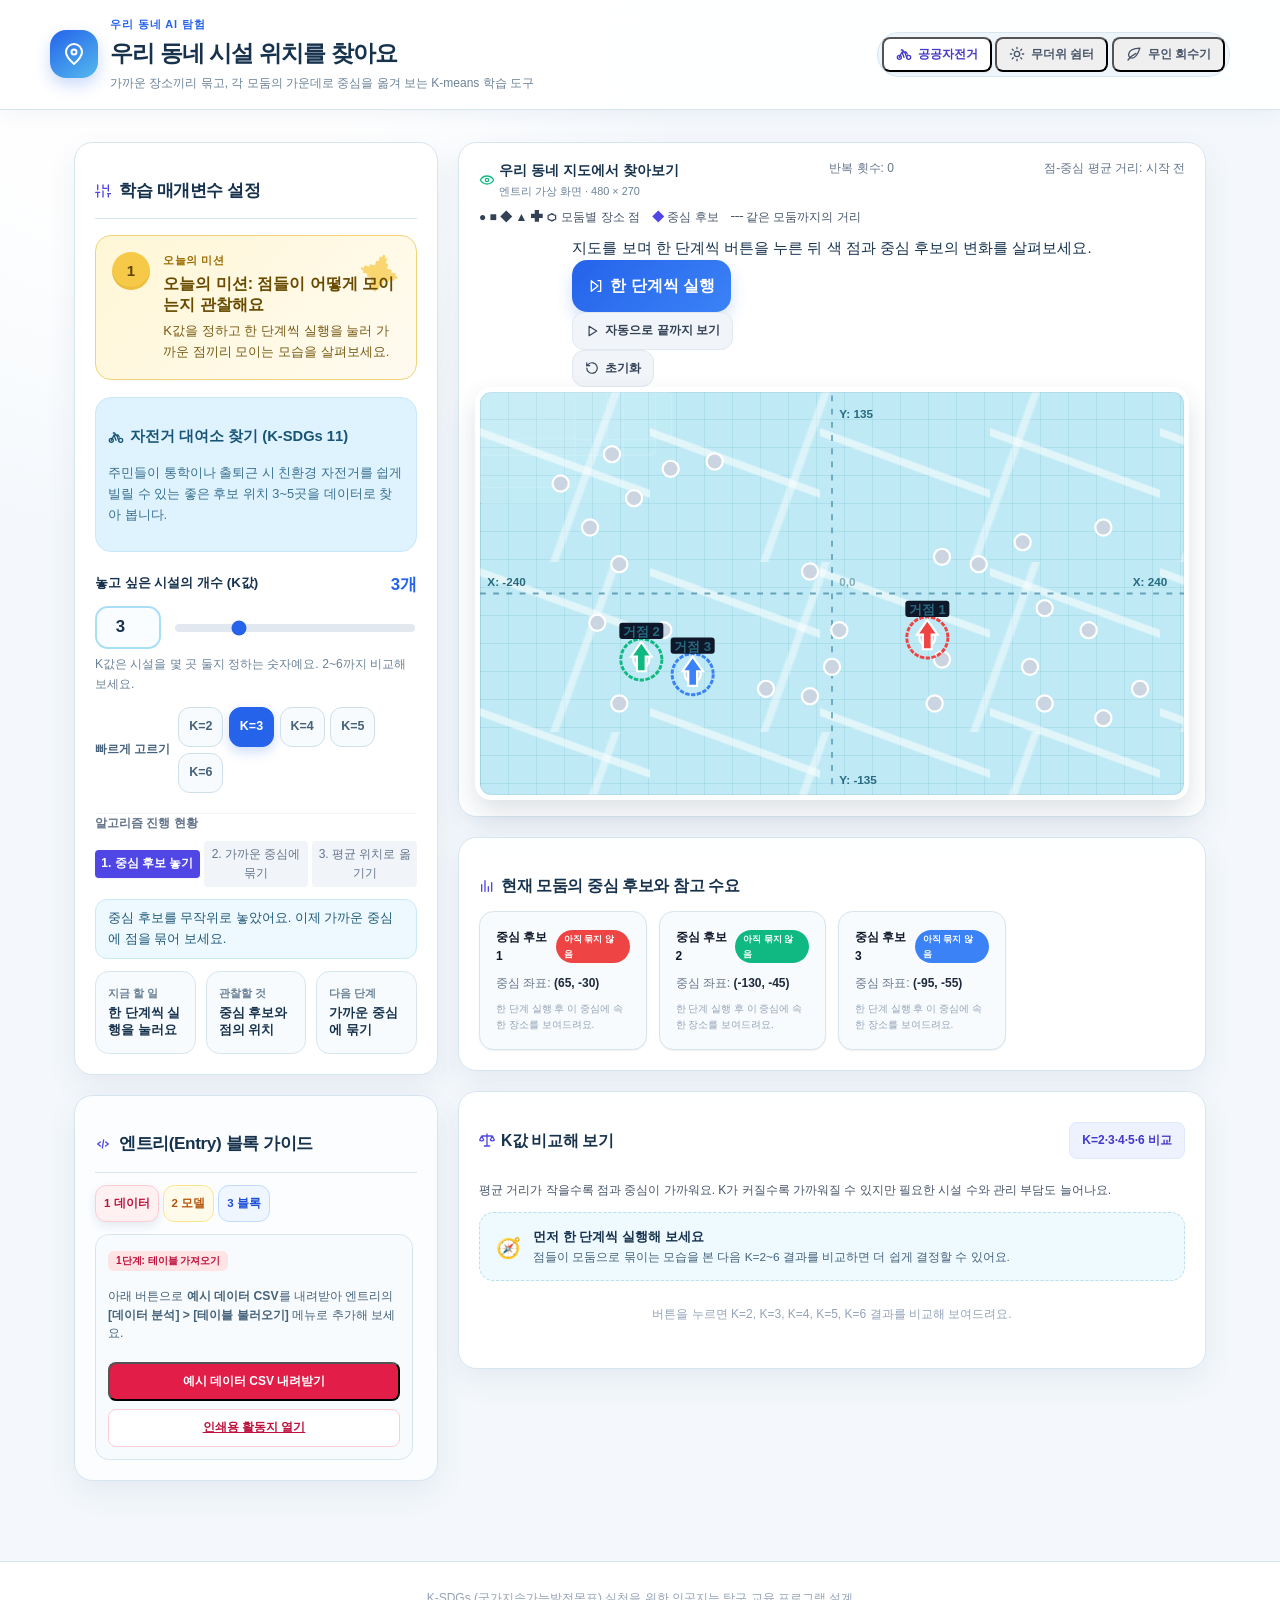
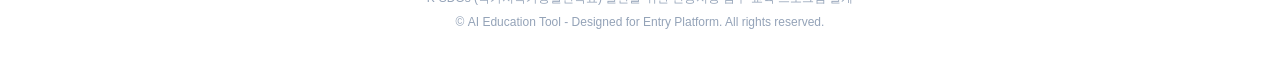
==== commit 657e8f58: "Keep step controls beside the map" ====
--- a/index.html
+++ b/index.html
@@ -112,19 +112,6 @@
                     </div>
                 </div>
 
-                <!-- Simulation Buttons -->
-                <div class="grid grid-cols-2 gap-2">
-                    <button onclick="stepSimulation()" class="primary-action col-span-2 py-2.5 px-4 bg-indigo-600 hover:bg-indigo-700 text-white rounded-xl text-sm font-bold transition flex items-center justify-center gap-1.5 shadow-md">
-                        <i data-lucide="skip-forward" class="w-4 h-4"></i> 한 단계씩 실행
-                    </button>
-                    <button onclick="startSimulation()" class="py-2 px-3 bg-slate-100 hover:bg-slate-200 text-slate-700 rounded-xl text-xs font-bold transition flex items-center justify-center gap-1.5 border border-slate-200">
-                        <i data-lucide="play" class="w-3.5 h-3.5"></i> 자동으로 끝까지 보기
-                    </button>
-                    <button onclick="resetSimulation()" class="py-2 px-3 bg-slate-100 hover:bg-slate-200 text-slate-700 rounded-xl text-xs font-bold transition flex items-center justify-center gap-1.5 border border-slate-200">
-                        <i data-lucide="rotate-ccw" class="w-3.5 h-3.5"></i> 초기화
-                    </button>
-                </div>
-
                 <!-- Status Progress Timeline -->
                 <div class="mt-4 pt-3 border-t border-slate-100">
                     <span class="text-xs font-bold text-slate-500 block uppercase mb-2">알고리즘 진행 현황</span>
@@ -224,6 +211,24 @@
                     <span><b class="text-slate-700">● ■ ◆ ▲ ✚ ⬡</b> 모둠별 장소 점</span>
                     <span><b class="text-indigo-600">◆</b> 중심 후보</span>
                     <span><b class="text-slate-700">┄</b> 같은 모둠까지의 거리</span>
+                </div>
+
+                <div class="map-observation-toolbar" role="group" aria-label="지도 관찰 조작">
+                    <div class="map-observation-copy">
+                        <span class="map-observation-kicker">지도를 보며 한 단계씩</span>
+                        <span class="map-observation-hint">버튼을 누른 뒤 색 점과 중심 후보의 변화를 살펴보세요.</span>
+                    </div>
+                    <div class="map-observation-actions">
+                        <button id="map-step-button" data-observe-action="step" onclick="stepSimulation()" class="primary-action py-2.5 px-4 bg-indigo-600 hover:bg-indigo-700 text-white rounded-xl text-sm font-bold transition flex items-center justify-center gap-1.5 shadow-md">
+                            <i data-lucide="skip-forward" class="w-4 h-4"></i> 한 단계씩 실행
+                        </button>
+                        <button onclick="startSimulation()" class="map-secondary-action py-2 px-3 bg-slate-100 hover:bg-slate-200 text-slate-700 rounded-xl text-xs font-bold transition flex items-center justify-center gap-1.5 border border-slate-200">
+                            <i data-lucide="play" class="w-3.5 h-3.5"></i> 자동으로 끝까지 보기
+                        </button>
+                        <button onclick="resetSimulation()" class="map-secondary-action py-2 px-3 bg-slate-100 hover:bg-slate-200 text-slate-700 rounded-xl text-xs font-bold transition flex items-center justify-center gap-1.5 border border-slate-200">
+                            <i data-lucide="rotate-ccw" class="w-3.5 h-3.5"></i> 초기화
+                        </button>
+                    </div>
                 </div>
 
                 <!-- Simulation Canvas (Coordinate Area) -->
--- a/assets/kmeans-simulator.css
+++ b/assets/kmeans-simulator.css
@@ -0,0 +1,657 @@
+/* Local, dependency-free visual system for the K-means learning simulator. */
+:root {
+    --slate-50: #f8fafc;
+    --slate-100: #f1f5f9;
+    --slate-200: #e2e8f0;
+    --slate-300: #cbd5e1;
+    --slate-400: #94a3b8;
+    --slate-500: #64748b;
+    --slate-600: #475569;
+    --slate-700: #334155;
+    --slate-800: #1e293b;
+    --slate-900: #0f172a;
+    --indigo-50: #eef2ff;
+    --indigo-100: #e0e7ff;
+    --indigo-200: #c7d2fe;
+    --indigo-600: #4f46e5;
+    --indigo-700: #4338ca;
+    --indigo-800: #3730a3;
+    --indigo-900: #312e81;
+    --indigo-950: #1e1b4b;
+    --amber-50: #fffbeb;
+    --amber-100: #fef3c7;
+    --amber-200: #fde68a;
+    --amber-700: #b45309;
+    --amber-950: #451a03;
+    --rose-50: #fff1f2;
+    --rose-100: #ffe4e6;
+    --rose-200: #fecdd3;
+    --rose-600: #e11d48;
+    --rose-700: #be123c;
+    --emerald-50: #ecfdf5;
+    --emerald-200: #a7f3d0;
+    --emerald-500: #10b981;
+    --emerald-900: #064e3b;
+    --blue-50: #eff6ff;
+    --blue-100: #dbeafe;
+    --blue-200: #bfdbfe;
+    --blue-700: #1d4ed8;
+    --purple-50: #faf5ff;
+    --purple-200: #e9d5ff;
+    --white: #ffffff;
+}
+
+* { box-sizing: border-box; }
+html { min-width: 320px; background: var(--slate-50); }
+body {
+    margin: 0;
+    color: var(--slate-800);
+    background: var(--slate-50);
+    font-family: "Noto Sans KR", "Malgun Gothic", "Apple SD Gothic Neo", sans-serif;
+    font-size: 14px;
+    line-height: 1.5;
+}
+button, input { font: inherit; }
+button { cursor: pointer; }
+button:disabled { cursor: not-allowed; opacity: .6; }
+button:focus-visible, input:focus-visible, [tabindex]:focus-visible {
+    outline: 3px solid #f59e0b;
+    outline-offset: 2px;
+}
+
+/* Layout utilities retained from the existing markup. */
+.block { display: block; }
+.inline-block { display: inline-block; }
+.flex { display: flex; }
+.grid { display: grid; }
+.hidden { display: none !important; }
+.flex-col { flex-direction: column; }
+.flex-wrap { flex-wrap: wrap; }
+.flex-1 { flex: 1 1 0%; }
+.items-center { align-items: center; }
+.justify-between { justify-content: space-between; }
+.justify-center { justify-content: center; }
+.relative { position: relative; }
+.absolute { position: absolute; }
+.sticky { position: sticky; }
+.top-0 { top: 0; }
+.inset-0 { inset: 0; }
+.z-10 { z-index: 10; }
+.pointer-events-none { pointer-events: none; }
+.cursor-pointer { cursor: pointer; }
+.select-none { user-select: none; }
+.overflow-hidden { overflow: hidden; }
+.overflow-x-auto { overflow-x: auto; }
+.overflow-y-auto { overflow-y: auto; }
+.min-h-screen { min-height: 100vh; }
+.w-full { width: 100%; }
+.h-full { height: 100%; }
+.h-2 { height: .5rem; }
+.h-3\.5, .w-3\.5 { width: .875rem; height: .875rem; }
+.h-4, .w-4 { width: 1rem; height: 1rem; }
+.h-6, .w-6 { width: 1.5rem; height: 1.5rem; }
+.h-12 { height: 3rem; }
+.h-16 { height: 4rem; }
+.h-24 { height: 6rem; }
+.h-28 { height: 7rem; }
+.w-16 { width: 4rem; }
+.w-24 { width: 6rem; }
+.w-32 { width: 8rem; }
+.w-36 { width: 9rem; }
+.w-44 { width: 11rem; }
+.w-48 { width: 12rem; }
+.max-w-7xl { max-width: 80rem; }
+.max-h-\[300px\] { max-height: 300px; }
+.mx-auto { margin-left: auto; margin-right: auto; }
+.mt-1 { margin-top: .25rem; }
+.mt-1\.5 { margin-top: .375rem; }
+.mt-2 { margin-top: .5rem; }
+.mt-3 { margin-top: .75rem; }
+.mt-4 { margin-top: 1rem; }
+.mt-12 { margin-top: 3rem; }
+.mb-1 { margin-bottom: .25rem; }
+.mb-2 { margin-bottom: .5rem; }
+.mb-3 { margin-bottom: .75rem; }
+.mb-4 { margin-bottom: 1rem; }
+.mb-5 { margin-bottom: 1.25rem; }
+.p-1 { padding: .25rem; }
+.p-1\.5 { padding: .375rem; }
+.p-2 { padding: .5rem; }
+.p-2\.5 { padding: .625rem; }
+.p-3 { padding: .75rem; }
+.p-4 { padding: 1rem; }
+.p-5 { padding: 1.25rem; }
+.px-1 { padding-left: .25rem; padding-right: .25rem; }
+.px-2 { padding-left: .5rem; padding-right: .5rem; }
+.px-3 { padding-left: .75rem; padding-right: .75rem; }
+.px-4 { padding-left: 1rem; padding-right: 1rem; }
+.px-6 { padding-left: 1.5rem; padding-right: 1.5rem; }
+.py-0\.5 { padding-top: .125rem; padding-bottom: .125rem; }
+.py-1 { padding-top: .25rem; padding-bottom: .25rem; }
+.py-1\.5 { padding-top: .375rem; padding-bottom: .375rem; }
+.py-2 { padding-top: .5rem; padding-bottom: .5rem; }
+.py-2\.5 { padding-top: .625rem; padding-bottom: .625rem; }
+.py-3 { padding-top: .75rem; padding-bottom: .75rem; }
+.py-4 { padding-top: 1rem; padding-bottom: 1rem; }
+.py-6 { padding-top: 1.5rem; padding-bottom: 1.5rem; }
+.pb-2 { padding-bottom: .5rem; }
+.pl-5 { padding-left: 1.25rem; }
+.pr-1 { padding-right: .25rem; }
+.pr-2 { padding-right: .5rem; }
+.gap-1 { gap: .25rem; }
+.gap-1\.5 { gap: .375rem; }
+.gap-2 { gap: .5rem; }
+.gap-3 { gap: .75rem; }
+.gap-4 { gap: 1rem; }
+.gap-6 { gap: 1.5rem; }
+.gap-x-3 { column-gap: .75rem; }
+.gap-y-1 { row-gap: .25rem; }
+.space-y-1 > * + * { margin-top: .25rem; }
+.space-y-3 > * + * { margin-top: .75rem; }
+.grid-cols-1 { grid-template-columns: repeat(1, minmax(0, 1fr)); }
+.grid-cols-2 { grid-template-columns: repeat(2, minmax(0, 1fr)); }
+.col-span-2 { grid-column: span 2 / span 2; }
+.col-span-full { grid-column: 1 / -1; }
+
+/* Typography and color utilities. */
+.text-left { text-align: left; }
+.text-center { text-align: center; }
+.uppercase { text-transform: uppercase; }
+.font-mono { font-family: ui-monospace, SFMono-Regular, Menlo, Consolas, monospace; }
+.font-medium { font-weight: 500; }
+.font-semibold { font-weight: 600; }
+.font-bold { font-weight: 700; }
+.font-extrabold { font-weight: 800; }
+.text-\[9px\] { font-size: 9px; }
+.text-\[10px\] { font-size: 10px; }
+.text-xs { font-size: .75rem; }
+.text-sm { font-size: .875rem; }
+.text-base { font-size: 1rem; }
+.text-xl { font-size: 1.25rem; }
+.leading-normal { line-height: 1.5; }
+.leading-relaxed { line-height: 1.625; }
+.leading-loose { line-height: 2; }
+.text-white { color: var(--white); }
+.text-slate-400 { color: var(--slate-400); }
+.text-slate-500 { color: var(--slate-500); }
+.text-slate-600 { color: var(--slate-600); }
+.text-slate-700 { color: var(--slate-700); }
+.text-slate-800 { color: var(--slate-800); }
+.text-slate-900 { color: var(--slate-900); }
+.text-indigo-400 { color: #818cf8; }
+.text-indigo-600 { color: var(--indigo-600); }
+.text-indigo-700 { color: var(--indigo-700); }
+.text-indigo-800 { color: var(--indigo-800); }
+.text-indigo-900 { color: var(--indigo-900); }
+.text-indigo-950 { color: var(--indigo-950); }
+.text-amber-700 { color: var(--amber-700); }
+.text-amber-950 { color: var(--amber-950); }
+.text-blue-700 { color: var(--blue-700); }
+.text-emerald-500 { color: var(--emerald-500); }
+.text-emerald-900 { color: var(--emerald-900); }
+.text-rose-700 { color: var(--rose-700); }
+.bg-white { background: var(--white); }
+.bg-slate-50 { background: var(--slate-50); }
+.bg-slate-100 { background: var(--slate-100); }
+.bg-slate-200 { background: var(--slate-200); }
+.bg-slate-900 { background: var(--slate-900); }
+.bg-slate-950\/95 { background: rgb(2 6 23 / .95); }
+.bg-white\/5 { background: rgb(255 255 255 / .05); }
+.bg-indigo-50 { background: var(--indigo-50); }
+.bg-indigo-600 { background: var(--indigo-600); }
+.bg-amber-50 { background: var(--amber-50); }
+.bg-amber-100 { background: var(--amber-100); }
+.bg-blue-50 { background: var(--blue-50); }
+.bg-blue-100 { background: var(--blue-100); }
+.bg-emerald-50 { background: var(--emerald-50); }
+.bg-purple-50 { background: var(--purple-50); }
+.bg-rose-50 { background: var(--rose-50); }
+.bg-rose-100 { background: var(--rose-100); }
+.bg-rose-600 { background: var(--rose-600); }
+
+/* Borders, radius, shadows, and state utilities. */
+.border { border: 1px solid var(--slate-200); }
+.border-b { border-bottom: 1px solid var(--slate-200); }
+.border-t { border-top: 1px solid var(--slate-200); }
+.border-slate-50 { border-color: var(--slate-50); }
+.border-slate-100 { border-color: #f1f5f9; }
+.border-slate-200 { border-color: var(--slate-200); }
+.border-slate-300 { border-color: var(--slate-300); }
+.border-slate-700\/50 { border-color: rgb(51 65 85 / .5); }
+.border-slate-800 { border-color: var(--slate-800); }
+.border-indigo-100 { border-color: var(--indigo-100); }
+.border-indigo-200 { border-color: var(--indigo-200); }
+.border-amber-200 { border-color: var(--amber-200); }
+.border-blue-200 { border-color: var(--blue-200); }
+.border-emerald-200 { border-color: var(--emerald-200); }
+.border-purple-200 { border-color: var(--purple-200); }
+.border-rose-200 { border-color: var(--rose-200); }
+.border-white\/50 { border-color: rgb(255 255 255 / .5); }
+.rounded { border-radius: .25rem; }
+.rounded-md { border-radius: .375rem; }
+.rounded-lg { border-radius: .5rem; }
+.rounded-xl { border-radius: .75rem; }
+.rounded-2xl { border-radius: 1rem; }
+.rounded-full { border-radius: 9999px; }
+.shadow-sm { box-shadow: 0 1px 2px rgb(15 23 42 / .06); }
+.shadow-md { box-shadow: 0 4px 8px rgb(15 23 42 / .12); }
+.shadow-inner { box-shadow: inset 0 2px 4px rgb(15 23 42 / .12); }
+.shadow-xl { box-shadow: 0 12px 28px rgb(15 23 42 / .26); }
+.opacity-20 { opacity: .2; }
+.transition, .transition-all { transition: background-color .2s ease, color .2s ease, border-color .2s ease, box-shadow .2s ease, transform .2s ease; }
+.last\:border-0:last-child { border-width: 0; }
+.appearance-none { appearance: none; }
+.accent-indigo-600 { accent-color: var(--indigo-600); }
+.focus\:outline-none:focus { outline: none; }
+.focus\:ring-2:focus { box-shadow: 0 0 0 3px rgb(79 70 229 / .2); }
+.focus\:ring-indigo-500:focus { --focus-ring-color: #6366f1; }
+.hover\:bg-indigo-100:hover { background: var(--indigo-100); }
+.hover\:bg-indigo-700:hover { background: var(--indigo-700); }
+.hover\:bg-rose-50:hover { background: var(--rose-50); }
+.hover\:bg-rose-700:hover { background: var(--rose-700); }
+.hover\:bg-slate-200:hover { background: var(--slate-200); }
+.hover\:text-slate-900:hover { color: var(--slate-900); }
+
+/* Responsive grid and page rhythm. */
+main { width: calc(100% - 2rem); }
+header > div, footer > div { width: calc(100% - 2rem); }
+header { background: rgb(255 255 255 / .96); backdrop-filter: blur(12px); }
+input[type="number"] { min-height: 2.5rem; }
+input[type="range"] { min-width: 0; }
+svg[data-local-icon] { flex: 0 0 auto; stroke: currentColor; }
+
+/* Recommended learning-flow additions. */
+.learning-mission {
+    display: flex;
+    align-items: flex-start;
+    gap: .75rem;
+    padding: .875rem 1rem;
+    margin-bottom: 1rem;
+    border: 1px solid #fcd34d;
+    border-radius: .875rem;
+    background: linear-gradient(135deg, #fffbeb 0%, #fff7ed 100%);
+    color: #78350f;
+}
+.learning-mission-badge {
+    display: grid;
+    place-items: center;
+    width: 2rem;
+    height: 2rem;
+    flex: 0 0 2rem;
+    border-radius: 9999px;
+    background: #f59e0b;
+    color: white;
+    font-weight: 800;
+}
+.learning-mission h3 { margin: 0; font-size: .875rem; font-weight: 800; }
+.learning-mission p { margin: .2rem 0 0; font-size: .75rem; line-height: 1.55; }
+.stage-summary {
+    display: grid;
+    grid-template-columns: repeat(3, minmax(0, 1fr));
+    gap: .5rem;
+    margin-top: .75rem;
+}
+.stage-summary-card {
+    min-width: 0;
+    padding: .65rem .7rem;
+    border: 1px solid var(--indigo-100);
+    border-radius: .75rem;
+    background: #fafaff;
+}
+.stage-summary-label { display: block; color: var(--slate-500); font-size: .65rem; font-weight: 700; }
+.stage-summary-value { display: block; margin-top: .18rem; color: var(--indigo-900); font-size: .75rem; font-weight: 800; line-height: 1.4; }
+.comparison-empty-state {
+    display: flex;
+    align-items: center;
+    gap: .75rem;
+    padding: .8rem 1rem;
+    border: 1px dashed var(--indigo-200);
+    border-radius: .75rem;
+    background: var(--indigo-50);
+    color: var(--indigo-900);
+}
+.comparison-empty-state .empty-state-icon { font-size: 1.25rem; }
+.comparison-empty-state strong { display: block; font-size: .75rem; }
+.comparison-empty-state span { display: block; margin-top: .15rem; font-size: .7rem; line-height: 1.5; }
+.guide-toggle {
+    display: flex;
+    width: 100%;
+    align-items: center;
+    justify-content: space-between;
+    gap: .5rem;
+    padding: 0;
+    border: 0;
+    background: transparent;
+    color: inherit;
+    text-align: left;
+}
+.guide-toggle::after { content: "⌄"; color: var(--slate-500); font-size: 1rem; transition: transform .2s ease; }
+.guide-toggle[aria-expanded="true"]::after { transform: rotate(180deg); }
+.guide-section.is-collapsed { display: none; }
+.guide-section.is-collapsed .guide-toggle { margin-bottom: 0; }
+.status-message { min-height: 3.25rem; }
+
+@media (min-width: 768px) {
+    .md\:flex-row { flex-direction: row; }
+    .md\:p-6 { padding: 1.5rem; }
+}
+@media (min-width: 640px) {
+    .sm\:grid-cols-3 { grid-template-columns: repeat(3, minmax(0, 1fr)); }
+}
+@media (min-width: 1024px) {
+    .lg\:grid-cols-4 { grid-template-columns: repeat(4, minmax(0, 1fr)); }
+    .lg\:grid-cols-12 { grid-template-columns: repeat(12, minmax(0, 1fr)); }
+    .lg\:col-span-4 { grid-column: span 4 / span 4; }
+    .lg\:col-span-8 { grid-column: span 8 / span 8; }
+}
+@media (max-width: 639px) {
+    .stage-summary { grid-template-columns: 1fr; }
+    header > div, footer > div, main { width: calc(100% - 1rem); }
+    header { padding-left: .5rem; padding-right: .5rem; }
+    .theme-selector { width: 100%; justify-content: center; }
+}
+
+/* -------------------------------------------------------------------------
+   탐험 지도형 학습 화면
+   The rules below are intentionally dependency-free. They are the visual
+   layer for the semantic hooks in index.html and remain usable offline.
+--------------------------------------------------------------------------- */
+:root {
+    --page-bg: #f4f8fc;
+    --ink: #17324d;
+    --ink-soft: #45627a;
+    --muted: #6b8297;
+    --primary: #2563eb;
+    --primary-dark: #1d4ed8;
+    --sky: #dff3ff;
+    --sky-strong: #a9def7;
+    --sun: #f7c948;
+    --sun-soft: #fff7d6;
+    --mint: #22b8a7;
+    --mint-soft: #e1faf5;
+    --coral: #f97360;
+    --coral-soft: #fff0ec;
+    --line: #d7e5ef;
+    --card-shadow: 0 12px 30px rgb(37 79 118 / .08);
+    --card-shadow-hover: 0 16px 34px rgb(37 79 118 / .13);
+}
+
+html { background: var(--page-bg); scroll-behavior: smooth; }
+body.site-shell {
+    min-width: 320px;
+    color: var(--ink);
+    background:
+        radial-gradient(circle at 12% 0%, rgb(255 255 255 / .92) 0 14rem, transparent 34rem),
+        var(--page-bg);
+    font-family: "Malgun Gothic", "Apple SD Gothic Neo", "Noto Sans KR", sans-serif;
+    font-size: 15px;
+    line-height: 1.6;
+}
+
+.site-header {
+    border-bottom: 1px solid var(--line) !important;
+    background: rgb(255 255 255 / .9) !important;
+    box-shadow: 0 4px 18px rgb(37 79 118 / .06) !important;
+}
+.site-header > div { max-width: 1180px; min-height: 4.6rem; }
+.brand-mark {
+    display: grid;
+    place-items: center;
+    width: 3rem;
+    height: 3rem;
+    padding: 0 !important;
+    border-radius: 1rem !important;
+    color: #fff;
+    background: linear-gradient(145deg, var(--primary), #54b9ed) !important;
+    box-shadow: 0 7px 16px rgb(37 99 235 / .24);
+}
+.eyebrow {
+    display: block;
+    margin-bottom: .12rem;
+    color: var(--primary);
+    font-size: .68rem;
+    font-weight: 800;
+    letter-spacing: .08em;
+}
+.site-header h1 {
+    margin: 0;
+    color: var(--ink) !important;
+    font-size: clamp(1.1rem, 2vw, 1.45rem) !important;
+    letter-spacing: -.04em;
+}
+.site-header p { margin: .08rem 0 0; color: var(--muted) !important; }
+.theme-selector {
+    gap: .2rem;
+    border-color: var(--line) !important;
+    background: #eef6fb !important;
+    border-radius: 999px !important;
+}
+.theme-choice {
+    min-height: 2.5rem;
+    border: 1px solid transparent;
+    border-radius: 999px !important;
+    color: var(--ink-soft) !important;
+}
+.theme-choice:hover { color: var(--primary-dark) !important; background: #fff; }
+.theme-choice[aria-pressed="true"] {
+    color: var(--primary-dark) !important;
+    border-color: var(--sky-strong);
+    background: #fff !important;
+    box-shadow: 0 3px 10px rgb(37 79 118 / .1) !important;
+}
+
+.page-frame {
+    width: min(100% - 2rem, 1180px);
+    padding-top: 2rem !important;
+    padding-bottom: 2rem !important;
+    gap: 1.25rem !important;
+}
+.panel-card {
+    border: 1px solid var(--line) !important;
+    border-radius: 1.15rem !important;
+    background: rgb(255 255 255 / .96) !important;
+    box-shadow: var(--card-shadow) !important;
+}
+.panel-card:hover { box-shadow: var(--card-shadow-hover) !important; }
+.control-panel, .visual-panel { min-width: 0; gap: 1.25rem !important; }
+.control-panel h2, .visual-panel h3 {
+    color: var(--ink) !important;
+    letter-spacing: -.025em;
+}
+.control-panel h2 {
+    padding-bottom: .85rem;
+    border-bottom-color: var(--line) !important;
+    font-size: 1.08rem !important;
+}
+
+.mission-hero {
+    position: relative;
+    gap: .85rem;
+    margin: 0 0 1.1rem;
+    padding: 1rem 1rem 1.05rem !important;
+    overflow: hidden;
+    border: 1px solid #f0d477 !important;
+    border-radius: 1rem !important;
+    background: linear-gradient(135deg, var(--sun-soft), #fffaf0) !important;
+    color: #684b00 !important;
+}
+.mission-hero::after {
+    content: "✦";
+    position: absolute;
+    right: 1rem;
+    top: .45rem;
+    color: rgb(247 201 72 / .75);
+    font-size: 2.5rem;
+    transform: rotate(15deg);
+}
+.learning-mission-badge {
+    width: 2.35rem;
+    height: 2.35rem;
+    flex-basis: 2.35rem;
+    color: #5c4300;
+    background: var(--sun) !important;
+    box-shadow: inset 0 -3px 0 rgb(181 130 16 / .16);
+}
+.mission-kicker {
+    display: block;
+    margin-bottom: .14rem;
+    color: #9a6b00;
+    font-size: .7rem;
+    font-weight: 800;
+    letter-spacing: .04em;
+}
+.learning-mission h3 { position: relative; z-index: 1; font-size: 1rem; line-height: 1.35; }
+.learning-mission p { position: relative; z-index: 1; margin-top: .35rem; color: #765b15; font-size: .82rem; }
+
+#theme-desc {
+    margin-bottom: 1.25rem !important;
+    border-color: #c8e9f7 !important;
+    border-radius: 1rem !important;
+    background: var(--sky) !important;
+}
+#theme-desc h3 { color: #185475 !important; font-size: .92rem !important; }
+#theme-desc p { color: #39708e !important; font-size: .8rem !important; }
+
+.k-control > label { color: var(--ink) !important; font-size: .83rem !important; }
+.k-control > label span:last-child { color: var(--primary) !important; font-size: 1.05rem !important; }
+#input-k {
+    min-width: 4.1rem;
+    border: 2px solid var(--sky-strong) !important;
+    border-radius: .8rem !important;
+    background: #fafdff !important;
+    color: var(--ink) !important;
+    font-size: 1.05rem;
+}
+#slider-k { accent-color: var(--primary); }
+.k-control > p { color: var(--muted) !important; font-size: .76rem !important; }
+.k-choice-row {
+    display: flex;
+    flex-wrap: wrap;
+    align-items: center;
+    gap: .5rem;
+    margin-top: .8rem;
+}
+.k-choice-label { color: var(--ink-soft); font-size: .74rem; font-weight: 800; }
+.k-choice-list { display: flex; flex: 1; flex-wrap: wrap; gap: .35rem; }
+.k-choice {
+    min-width: 2.8rem;
+    min-height: 2.5rem;
+    padding: .35rem .62rem;
+    border: 1px solid #cfe0eb;
+    border-radius: .75rem;
+    color: var(--ink-soft);
+    background: #f7fbfe;
+    font-size: .78rem;
+    font-weight: 800;
+    transition: transform .2s ease, background .2s ease, color .2s ease, border-color .2s ease, box-shadow .2s ease;
+}
+.k-choice:hover { border-color: var(--primary); color: var(--primary-dark); background: #eef6ff; transform: translateY(-1px); }
+.k-choice.is-selected { border-color: var(--primary); color: #fff; background: var(--primary); box-shadow: 0 5px 12px rgb(37 99 235 / .22); }
+
+.primary-action {
+    min-height: 3.3rem;
+    border: 0 !important;
+    border-radius: .95rem !important;
+    background: linear-gradient(135deg, var(--primary), #3b82f6) !important;
+    box-shadow: 0 8px 16px rgb(37 99 235 / .2) !important;
+    font-size: .98rem !important;
+}
+.primary-action:hover { background: linear-gradient(135deg, var(--primary-dark), var(--primary)) !important; transform: translateY(-1px); }
+.grid.grid-cols-2 > button:not(.primary-action) {
+    min-height: 2.8rem;
+    border-color: var(--line) !important;
+    border-radius: .85rem !important;
+    background: #f6fafc !important;
+    color: var(--ink-soft) !important;
+}
+.grid.grid-cols-2 > button:not(.primary-action):hover { background: #e9f4fb !important; color: var(--primary-dark) !important; }
+
+.status-message {
+    border-color: #c8e9f7 !important;
+    background: #edf9ff !important;
+    color: #215a78 !important;
+    font-size: .8rem !important;
+}
+#simulation-complete { border-color: #a7e8dd !important; background: var(--mint-soft) !important; color: #126b61 !important; }
+.stage-summary { gap: .6rem; }
+.stage-summary-card { padding: .8rem .75rem; border-color: var(--line); border-radius: .85rem; background: #f8fbfd; }
+.stage-summary-label { color: var(--muted); font-size: .68rem; }
+.stage-summary-value { color: var(--ink); font-size: .79rem; }
+#average-explanation { border-color: #f0d477 !important; background: var(--sun-soft) !important; color: #684b00 !important; }
+
+.entry-guide-card { background: #fbfdff !important; }
+.entry-guide-card h2 { color: var(--ink) !important; }
+.guide-tab { min-height: 2.35rem; border-radius: .7rem !important; font-size: .72rem !important; }
+.guide-tab[aria-expanded="true"] { box-shadow: 0 4px 10px rgb(37 79 118 / .1); }
+#guide-sections > div { border-color: var(--line) !important; border-radius: .85rem !important; background: #f8fbfd !important; }
+#guide-sections p { color: var(--ink-soft) !important; font-size: .76rem !important; }
+
+.map-card { padding: 1rem !important; }
+.map-card > div:first-child { align-items: flex-start; }
+.map-card > div:first-child > span:first-child { color: var(--ink) !important; font-size: .88rem !important; }
+.map-card > div:first-child > span:first-child small { display: block; margin-top: .1rem; color: var(--muted); font-size: .68rem; font-weight: 500; }
+.exploration-canvas {
+    min-height: 300px;
+    border: 5px solid #fff !important;
+    border-radius: 1rem !important;
+    background-color: #bfeaf5 !important;
+    background-image:
+        linear-gradient(20deg, transparent 0 47%, rgb(255 255 255 / .55) 48% 51%, transparent 52%),
+        linear-gradient(110deg, transparent 0 48%, rgb(255 255 255 / .45) 49% 51%, transparent 52%),
+        linear-gradient(0deg, rgb(43 136 162 / .12) 1px, transparent 1px),
+        linear-gradient(90deg, rgb(43 136 162 / .12) 1px, transparent 1px) !important;
+    background-size: 170px 140px, 210px 170px, 28px 28px, 28px 28px !important;
+    box-shadow: inset 0 0 0 1px rgb(23 50 77 / .08), 0 12px 26px rgb(23 50 77 / .14) !important;
+}
+.exploration-canvas > div:first-child { opacity: .22 !important; }
+.exploration-canvas > div:first-child > div { border-color: rgb(255 255 255 / .7) !important; background: rgb(255 255 255 / .18) !important; }
+.exploration-canvas svg { position: relative; z-index: 1; }
+.exploration-canvas .axis-line { stroke: #4f92a9; stroke-width: 1.2; stroke-dasharray: 4 5; opacity: .8; }
+.exploration-canvas text { fill: #276a80; }
+#tooltip { border: 2px solid #fff !important; border-radius: .8rem !important; background: rgb(23 50 77 / .94) !important; font-size: .72rem !important; }
+
+.result-card h3, .comparison-card h3 { font-size: .98rem !important; }
+#centroids-stats > div { border-color: var(--line) !important; border-radius: .9rem !important; background: #f8fbfd !important; }
+.comparison-empty-state { border-color: #b9dfed; border-radius: .9rem; background: #eefaff; color: #245b73; }
+.comparison-empty-state strong { color: var(--ink); font-size: .82rem; }
+.comparison-empty-state span { color: var(--ink-soft); font-size: .74rem; }
+.comparison-card table { min-width: 520px; }
+.comparison-card table th { color: var(--ink-soft); }
+.comparison-card table td { color: var(--ink-soft); }
+
+.site-footer {
+    border-top-color: var(--line) !important;
+    background: #fff !important;
+    color: var(--muted) !important;
+}
+
+@media (max-width: 959px) {
+    .page-frame { grid-template-columns: 1fr !important; }
+    .control-panel, .visual-panel { grid-column: 1 / -1 !important; }
+    .visual-panel { order: 2; }
+    .control-panel { order: 1; }
+}
+@media (max-width: 639px) {
+    body.site-shell { font-size: 14px; }
+    .page-frame { width: calc(100% - 1rem); padding: 1rem .25rem 1.5rem !important; }
+    .site-header { position: static; }
+    .site-header > div { width: calc(100% - 1rem); align-items: flex-start; padding: .8rem 0 !important; }
+    .site-header p { display: none; }
+    .theme-selector { width: 100%; justify-content: stretch; overflow-x: auto; }
+    .theme-choice { flex: 1 0 auto; justify-content: center; padding-inline: .65rem !important; font-size: .7rem !important; }
+    .panel-card { padding: 1rem !important; }
+    .mission-hero { padding: .9rem !important; }
+    .k-choice-row { align-items: flex-start; flex-direction: column; }
+    .k-choice-list { width: 100%; }
+    .k-choice { flex: 1; }
+    .grid.grid-cols-2 { grid-template-columns: 1fr !important; }
+    .grid.grid-cols-2 > button { grid-column: auto !important; width: 100%; }
+    .stage-summary { grid-template-columns: 1fr; }
+    .exploration-canvas { min-height: 210px; border-width: 3px !important; }
+    .map-card > div:first-child > span:nth-child(2), .map-card > div:first-child > span:nth-child(3) { font-size: .66rem; }
+    .entry-guide-card { order: 3; }
+}
+
+@media (prefers-reduced-motion: reduce) {
+    *, *::before, *::after { scroll-behavior: auto !important; transition-duration: .01ms !important; animation-duration: .01ms !important; }
+}
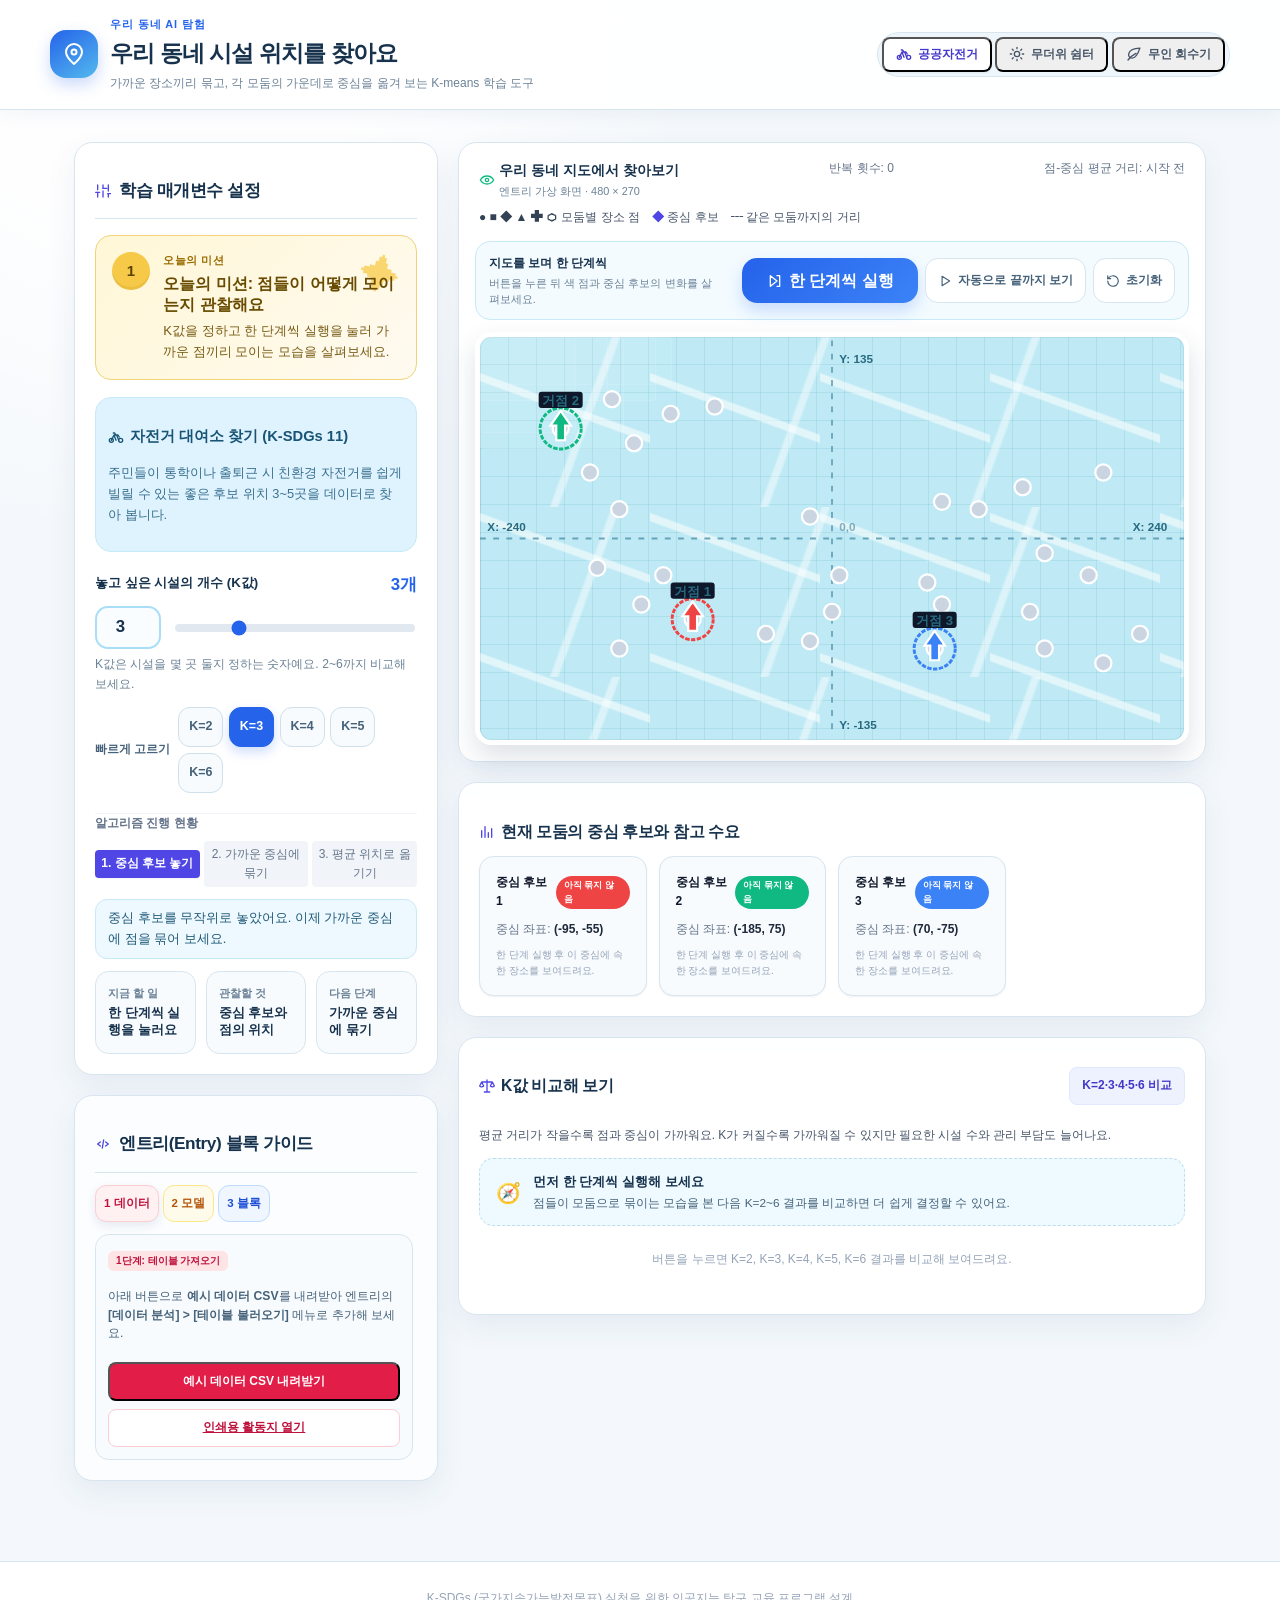
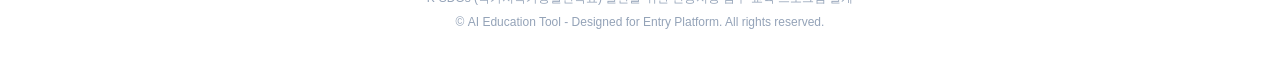
==== commit 09bf5b33: "Refresh map observation styles on Pages" ====
--- a/index.html
+++ b/index.html
@@ -5,7 +5,7 @@
     <meta name="viewport" content="width=device-width, initial-scale=1.0">
     <title>K-Means 우리 동네 좋은 시설 위치 찾기 (엔트리 연계)</title>
     <!-- Local visual assets keep the lesson usable when network access is blocked. -->
-    <link rel="stylesheet" href="assets/kmeans-simulator.css">
+    <link rel="stylesheet" href="assets/kmeans-simulator.css?v=map-observation-20260812">
     <script src="assets/kmeans-icons.js" defer></script>
     <style>
         .grid-line {
--- a/assets/kmeans-simulator.css
+++ b/assets/kmeans-simulator.css
@@ -590,6 +590,48 @@
 .map-card > div:first-child { align-items: flex-start; }
 .map-card > div:first-child > span:first-child { color: var(--ink) !important; font-size: .88rem !important; }
 .map-card > div:first-child > span:first-child small { display: block; margin-top: .1rem; color: var(--muted); font-size: .68rem; font-weight: 500; }
+.map-observation-toolbar {
+    display: flex;
+    align-items: center;
+    justify-content: space-between;
+    gap: .85rem;
+    width: 100%;
+    margin: .35rem 0 .75rem;
+    padding: .75rem .8rem;
+    border: 1px solid #c8e9f7;
+    border-radius: .95rem;
+    background: #f3fbff;
+}
+.map-observation-copy {
+    display: flex;
+    flex: 0 1 14rem;
+    min-width: 10rem;
+    max-width: 15rem;
+    flex-direction: column;
+    gap: .12rem;
+}
+.map-observation-kicker { color: var(--ink); font-size: .78rem; font-weight: 800; }
+.map-observation-hint { color: var(--muted); font-size: .7rem; line-height: 1.4; }
+.map-observation-actions {
+    display: flex;
+    flex: 1;
+    flex-wrap: wrap;
+    justify-content: flex-end;
+    gap: .45rem;
+}
+.map-observation-actions .primary-action {
+    min-height: 2.8rem;
+    min-width: 11rem;
+}
+.map-secondary-action {
+    min-height: 2.8rem;
+    border-color: var(--line) !important;
+    border-radius: .8rem !important;
+    background: #fff !important;
+    color: var(--ink-soft) !important;
+}
+.map-secondary-action:hover { background: #e9f4fb !important; color: var(--primary-dark) !important; }
+.map-observation-toolbar + .exploration-canvas { margin-top: 0; }
 .exploration-canvas {
     min-height: 300px;
     border: 5px solid #fff !important;
@@ -648,6 +690,11 @@
     .grid.grid-cols-2 > button { grid-column: auto !important; width: 100%; }
     .stage-summary { grid-template-columns: 1fr; }
     .exploration-canvas { min-height: 210px; border-width: 3px !important; }
+    .map-observation-toolbar { align-items: stretch; flex-direction: column; }
+    .map-observation-copy { min-width: 0; }
+    .map-observation-actions { justify-content: stretch; }
+    .map-observation-actions > button { flex: 1 1 auto; }
+    .map-observation-actions .primary-action { min-width: 0; }
     .map-card > div:first-child > span:nth-child(2), .map-card > div:first-child > span:nth-child(3) { font-size: .66rem; }
     .entry-guide-card { order: 3; }
 }
